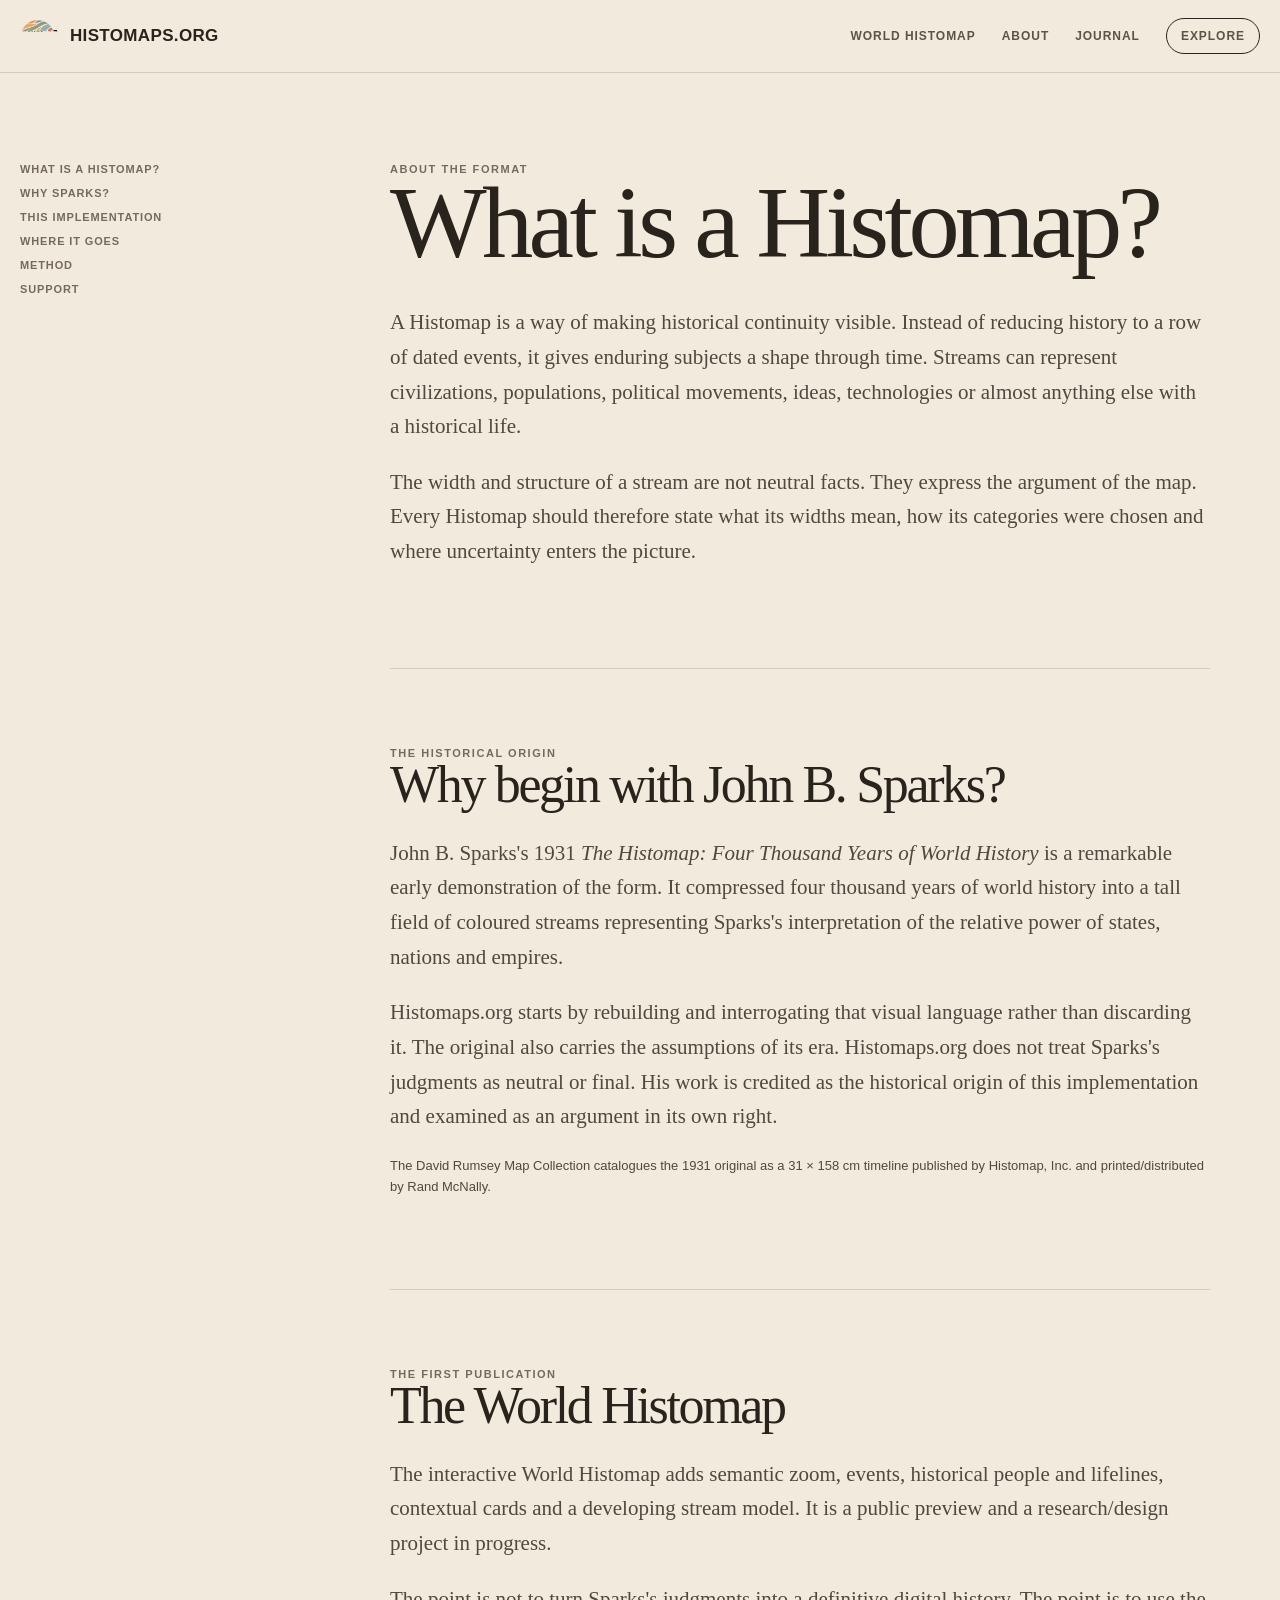
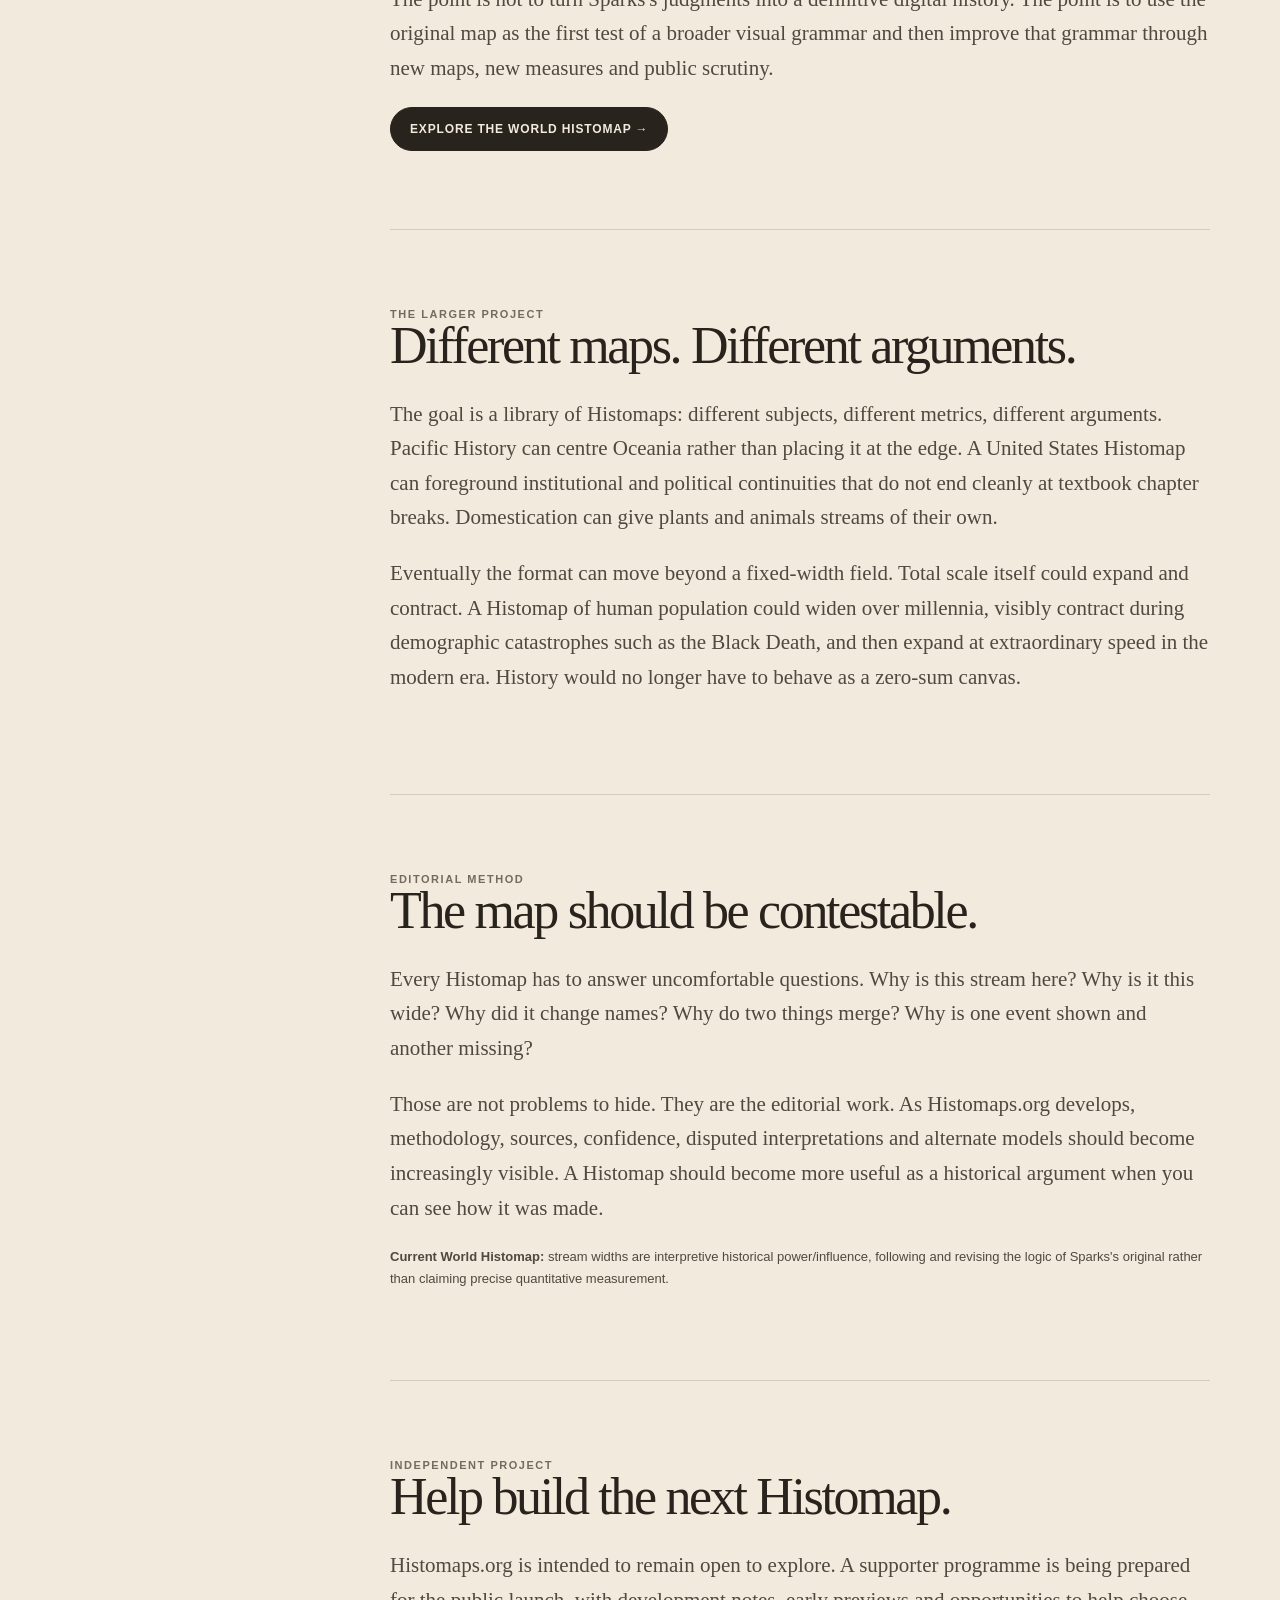
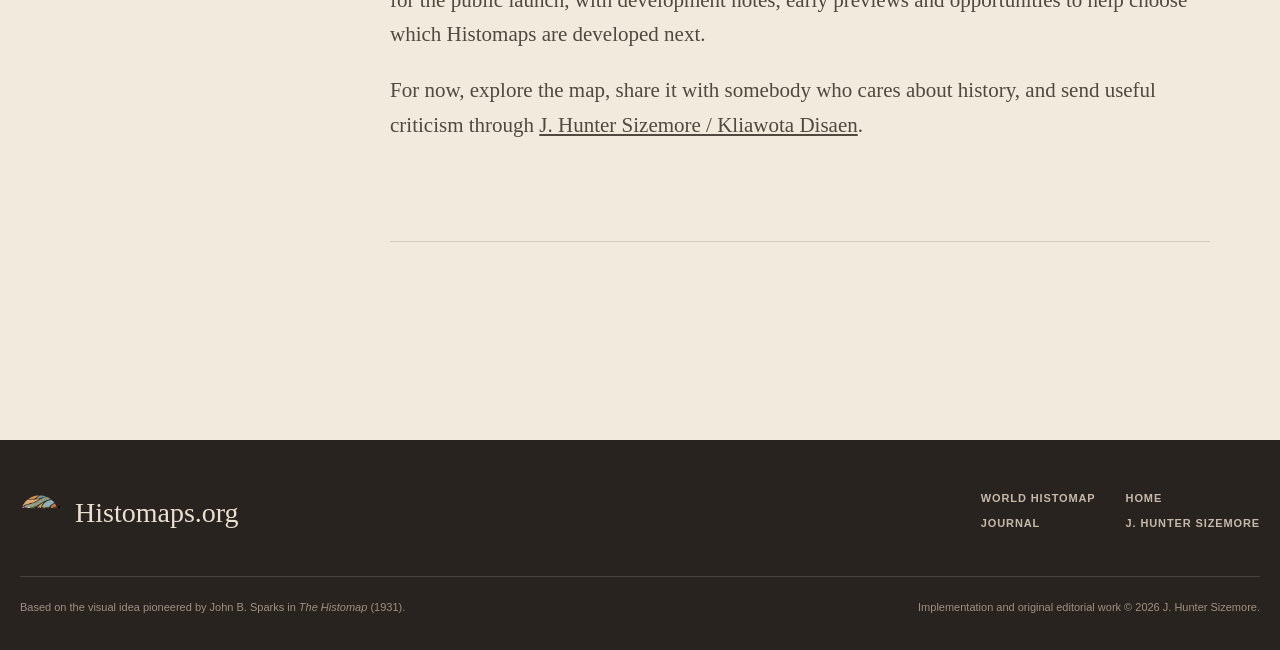
==== about/index.html @ 44cab232 "Add Histomaps.org About and Method page" ====
<!doctype html>
<html lang="en">
<head>
  <meta charset="utf-8">
  <meta name="viewport" content="width=device-width,initial-scale=1">
  <meta name="theme-color" content="#f2eadc">
  <meta name="description" content="What a Histomap is, why Histomaps.org begins with John B. Sparks, and how the visual format makes historical arguments.">
  <link rel="canonical" href="https://histomaps.org/about/">
  <link rel="icon" href="../assets/histomap-logo.svg" type="image/svg+xml">
  <link rel="stylesheet" href="../assets/site.css">
  <title>About & Method — Histomaps.org</title>
</head>
<body>
<header class="site-header">
  <div class="shell nav">
    <a class="brand" href="/"><img src="../assets/histomap-logo.svg" alt=""><span class="brand-name">HISTOMAPS.ORG</span></a>
    <nav class="nav-links" aria-label="Primary navigation"><a href="/world/">World Histomap</a><a href="/about/">About</a><a href="/journal/a-histomap-is-an-argument/">Journal</a><a class="nav-cta" href="/world/">Explore</a></nav>
  </div>
</header>
<main class="shell about-grid">
  <nav class="about-nav" aria-label="On this page"><a href="#what">What is a Histomap?</a><a href="#sparks">Why Sparks?</a><a href="#implementation">This implementation</a><a href="#future">Where it goes</a><a href="#method">Method</a><a href="#support">Support</a></nav>
  <div class="about-copy">
    <section id="what">
      <div class="eyebrow">About the format</div>
      <h1>What is a Histomap?</h1>
      <p>A Histomap is a way of making historical continuity visible. Instead of reducing history to a row of dated events, it gives enduring subjects a shape through time. Streams can represent civilizations, populations, political movements, ideas, technologies or almost anything else with a historical life.</p>
      <p>The width and structure of a stream are not neutral facts. They express the argument of the map. Every Histomap should therefore state what its widths mean, how its categories were chosen and where uncertainty enters the picture.</p>
    </section>

    <section id="sparks">
      <div class="eyebrow">The historical origin</div>
      <h2>Why begin with John B. Sparks?</h2>
      <p>John B. Sparks's 1931 <em>The Histomap: Four Thousand Years of World History</em> is a remarkable early demonstration of the form. It compressed four thousand years of world history into a tall field of coloured streams representing Sparks's interpretation of the relative power of states, nations and empires.</p>
      <p>Histomaps.org starts by rebuilding and interrogating that visual language rather than discarding it. The original also carries the assumptions of its era. Histomaps.org does not treat Sparks's judgments as neutral or final. His work is credited as the historical origin of this implementation and examined as an argument in its own right.</p>
      <p class="small">The David Rumsey Map Collection catalogues the 1931 original as a 31 × 158 cm timeline published by Histomap, Inc. and printed/distributed by Rand McNally.</p>
    </section>

    <section id="implementation">
      <div class="eyebrow">The first publication</div>
      <h2>The World Histomap</h2>
      <p>The interactive World Histomap adds semantic zoom, events, historical people and lifelines, contextual cards and a developing stream model. It is a public preview and a research/design project in progress.</p>
      <p>The point is not to turn Sparks's judgments into a definitive digital history. The point is to use the original map as the first test of a broader visual grammar and then improve that grammar through new maps, new measures and public scrutiny.</p>
      <a class="button primary" href="/world/">Explore the World Histomap →</a>
    </section>

    <section id="future">
      <div class="eyebrow">The larger project</div>
      <h2>Different maps. Different arguments.</h2>
      <p>The goal is a library of Histomaps: different subjects, different metrics, different arguments. Pacific History can centre Oceania rather than placing it at the edge. A United States Histomap can foreground institutional and political continuities that do not end cleanly at textbook chapter breaks. Domestication can give plants and animals streams of their own.</p>
      <p>Eventually the format can move beyond a fixed-width field. Total scale itself could expand and contract. A Histomap of human population could widen over millennia, visibly contract during demographic catastrophes such as the Black Death, and then expand at extraordinary speed in the modern era. History would no longer have to behave as a zero-sum canvas.</p>
    </section>

    <section id="method">
      <div class="eyebrow">Editorial method</div>
      <h2>The map should be contestable.</h2>
      <p>Every Histomap has to answer uncomfortable questions. Why is this stream here? Why is it this wide? Why did it change names? Why do two things merge? Why is one event shown and another missing?</p>
      <p>Those are not problems to hide. They are the editorial work. As Histomaps.org develops, methodology, sources, confidence, disputed interpretations and alternate models should become increasingly visible. A Histomap should become more useful as a historical argument when you can see how it was made.</p>
      <p class="small"><strong>Current World Histomap:</strong> stream widths are interpretive historical power/influence, following and revising the logic of Sparks's original rather than claiming precise quantitative measurement.</p>
    </section>

    <section id="support">
      <div class="eyebrow">Independent project</div>
      <h2>Help build the next Histomap.</h2>
      <p>Histomaps.org is intended to remain open to explore. A supporter programme is being prepared for the public launch, with development notes, early previews and opportunities to help choose which Histomaps are developed next.</p>
      <p>For now, explore the map, share it with somebody who cares about history, and send useful criticism through <a href="https://kliawota.design">J. Hunter Sizemore / Kliawota Disaen</a>.</p>
    </section>
  </div>
</main>
<footer class="site-footer"><div class="shell"><div class="footer-grid"><div class="footer-brand"><img src="../assets/histomap-logo.svg" alt=""><span>Histomaps.org</span></div><nav class="footer-links"><a href="/world/">World Histomap</a><a href="/">Home</a><a href="/journal/a-histomap-is-an-argument/">Journal</a><a href="https://kliawota.design">J. Hunter Sizemore</a></nav></div><div class="footer-meta"><span>Based on the visual idea pioneered by John B. Sparks in <em>The Histomap</em> (1931).</span><span>Implementation and original editorial work © 2026 J. Hunter Sizemore.</span></div></div></footer>
</body>
</html>
---- assets/site.css ----
:root{--paper:#f2eadc;--paper-2:#e8dece;--ink:#29231d;--muted:#766a5f;--line:rgba(48,39,31,.16);--dark:#28231f;--accent:#8b4c3f;--sage:#7e8b70;--gold:#c0954f;--teal:#557e79;--max:1240px}*{box-sizing:border-box}html{scroll-behavior:smooth}body{margin:0;background:var(--paper);color:var(--ink);font-family:Arial,Helvetica,sans-serif;-webkit-font-smoothing:antialiased}a{color:inherit}img{max-width:100%;display:block}.shell{width:min(var(--max),calc(100% - 40px));margin:0 auto}.site-header{position:sticky;top:0;z-index:50;background:rgba(242,234,220,.92);backdrop-filter:blur(16px);border-bottom:1px solid var(--line)}.nav{height:72px;display:flex;align-items:center;justify-content:space-between;gap:24px}.brand{display:flex;align-items:center;gap:12px;text-decoration:none}.brand img{width:38px;height:38px;border-radius:50%}.brand-name{font-weight:800;letter-spacing:.02em;font-size:17px}.nav-links{display:flex;align-items:center;gap:26px;font-size:12px;font-weight:700;letter-spacing:.08em;text-transform:uppercase}.nav-links a{text-decoration:none;color:#5d5349}.nav-links a:hover{color:var(--ink)}.nav-cta{border:1px solid var(--ink);padding:10px 14px;border-radius:999px}.eyebrow{font-size:11px;font-weight:800;letter-spacing:.14em;text-transform:uppercase;color:var(--muted)}.hero{min-height:calc(100vh - 73px);display:grid;grid-template-columns:minmax(0,1.05fr) minmax(420px,.95fr);gap:64px;align-items:center;padding:72px 0 84px}.hero h1,.display{font-family:Georgia,'Times New Roman',serif;font-weight:400;letter-spacing:-.055em;line-height:.92}.hero h1{font-size:clamp(68px,8vw,122px);margin:14px 0 26px;max-width:800px}.hero-copy{font-family:Georgia,'Times New Roman',serif;font-size:clamp(20px,2vw,28px);line-height:1.42;max-width:720px;color:#4f463e}.actions{display:flex;flex-wrap:wrap;gap:12px;margin-top:34px}.button{display:inline-flex;align-items:center;justify-content:center;gap:10px;text-decoration:none;border:1px solid var(--ink);border-radius:999px;padding:14px 19px;font-size:12px;font-weight:800;letter-spacing:.07em;text-transform:uppercase;transition:.18s ease}.button.primary{background:var(--ink);color:var(--paper)}.button:hover{transform:translateY(-2px)}.button.ghost{border-color:var(--line);color:#665b51}.hero-map{position:relative;min-height:620px;border-radius:34px;overflow:hidden;background:#e9dfcf;border:1px solid rgba(45,38,31,.12);box-shadow:0 28px 70px rgba(66,48,34,.14)}.hero-map:after{content:'';position:absolute;inset:0;background:linear-gradient(90deg,rgba(242,234,220,.04),transparent 30%,transparent 70%,rgba(242,234,220,.06)),linear-gradient(180deg,rgba(255,255,255,.12),transparent 35%,rgba(35,28,22,.08));pointer-events:none}.stream{position:absolute;top:-8%;height:116%;border-radius:48% 48% 42% 42%/8% 8% 8% 8%;opacity:.92;transform-origin:50% 0}.s1{left:-9%;width:30%;background:#be7662;clip-path:polygon(7% 0,83% 0,97% 17%,75% 34%,94% 49%,62% 67%,77% 82%,42% 100%,5% 100%,28% 83%,9% 68%,31% 50%,12% 33%,30% 16%)}.s2{left:10%;width:27%;background:#d7ae5a;clip-path:polygon(28% 0,86% 0,65% 16%,95% 31%,68% 48%,86% 64%,56% 81%,78% 100%,16% 100%,37% 82%,10% 65%,35% 48%,15% 30%,49% 16%)}.s3{left:27%;width:31%;background:#749780;clip-path:polygon(12% 0,78% 0,96% 17%,65% 34%,85% 50%,55% 66%,73% 82%,49% 100%,4% 100%,24% 84%,7% 66%,30% 50%,11% 34%,35% 17%)}.s4{left:48%;width:30%;background:#6f8f99;clip-path:polygon(19% 0,91% 0,73% 17%,96% 34%,70% 49%,91% 65%,62% 83%,79% 100%,14% 100%,37% 83%,12% 65%,34% 50%,9% 34%,44% 16%)}.s5{left:68%;width:35%;background:#a95b50;clip-path:polygon(17% 0,78% 0,92% 17%,64% 34%,87% 49%,61% 66%,80% 83%,51% 100%,6% 100%,27% 83%,9% 66%,34% 50%,13% 34%,39% 16%)}.map-label{position:absolute;z-index:2;left:28px;bottom:28px;right:28px;padding:18px 20px;background:rgba(242,234,220,.9);border:1px solid rgba(45,38,31,.12);backdrop-filter:blur(8px);border-radius:18px;display:flex;justify-content:space-between;gap:20px;align-items:end}.map-label strong{font-family:Georgia,'Times New Roman',serif;font-size:24px;font-weight:400}.map-label span{font-size:10px;font-weight:800;letter-spacing:.11em;text-transform:uppercase;color:var(--muted)}.section{padding:108px 0;border-top:1px solid var(--line)}.section-head{display:grid;grid-template-columns:180px 1fr;gap:40px;margin-bottom:58px}.section-head h2{font-family:Georgia,'Times New Roman',serif;font-size:clamp(45px,6vw,78px);line-height:.98;font-weight:400;letter-spacing:-.045em;margin:0;max-width:890px}.lede{font-family:Georgia,'Times New Roman',serif;font-size:24px;line-height:1.55;color:#51483f;max-width:800px}.rules{display:grid;grid-template-columns:repeat(5,1fr);border-top:1px solid var(--line);border-left:1px solid var(--line)}.rule{min-height:265px;padding:24px 22px;border-right:1px solid var(--line);border-bottom:1px solid var(--line)}.rule .num{font-size:10px;font-weight:800;letter-spacing:.12em;color:var(--muted)}.rule h3{font-family:Georgia,'Times New Roman',serif;font-size:27px;font-weight:400;line-height:1.02;margin:56px 0 15px}.rule p{font-size:13px;line-height:1.55;color:#655b52}.feature{display:grid;grid-template-columns:1fr 1fr;gap:64px;align-items:start}.feature-card{background:var(--dark);color:#f5ecdf;border-radius:28px;padding:44px;min-height:460px;display:flex;flex-direction:column;justify-content:space-between}.feature-card .eyebrow{color:#b8aa9b}.feature-card h3{font-family:Georgia,'Times New Roman',serif;font-size:clamp(42px,5vw,68px);line-height:.96;font-weight:400;letter-spacing:-.045em;margin:12px 0}.feature-card p{font-family:Georgia,'Times New Roman',serif;font-size:20px;line-height:1.5;color:#d6cabd;max-width:560px}.feature-text{padding:18px 0}.feature-text p{font-family:Georgia,'Times New Roman',serif;font-size:24px;line-height:1.6;color:#534a42}.future-grid{display:grid;grid-template-columns:repeat(2,1fr);gap:1px;background:var(--line);border:1px solid var(--line)}.future-card{background:var(--paper);padding:34px;min-height:310px;display:flex;flex-direction:column}.future-card .status{font-size:10px;font-weight:800;letter-spacing:.12em;text-transform:uppercase;color:var(--muted)}.future-card h3{font-family:Georgia,'Times New Roman',serif;font-size:42px;line-height:1.02;font-weight:400;letter-spacing:-.04em;margin:auto 0 14px}.future-card p{font-size:14px;line-height:1.6;color:#655b52;max-width:500px}.journal-feature{display:grid;grid-template-columns:.75fr 1.25fr;gap:80px;border-top:1px solid var(--line);padding-top:34px}.journal-feature h3{font-family:Georgia,'Times New Roman',serif;font-size:clamp(48px,6vw,78px);line-height:.98;font-weight:400;letter-spacing:-.05em;margin:0 0 24px}.journal-feature p{font-family:Georgia,'Times New Roman',serif;font-size:21px;line-height:1.6;color:#554c43}.text-link{display:inline-block;margin-top:20px;font-size:11px;font-weight:800;letter-spacing:.1em;text-transform:uppercase;text-decoration:none;border-bottom:1px solid var(--ink);padding-bottom:5px}.support{background:#d9cfbd}.support-wrap{display:grid;grid-template-columns:1fr 1fr;gap:70px;align-items:end}.support h2{font-family:Georgia,'Times New Roman',serif;font-size:clamp(52px,7vw,88px);font-weight:400;line-height:.94;letter-spacing:-.05em;margin:14px 0}.support p{font-family:Georgia,'Times New Roman',serif;font-size:22px;line-height:1.55;color:#554b42}.site-footer{background:var(--dark);color:#e9dfd2;padding:52px 0 34px}.footer-grid{display:grid;grid-template-columns:1fr auto;gap:40px;align-items:start}.footer-brand{display:flex;align-items:center;gap:13px;font-family:Georgia,'Times New Roman',serif;font-size:28px}.footer-brand img{width:42px;height:42px;border-radius:50%}.footer-links{display:grid;grid-template-columns:repeat(2,auto);gap:13px 30px;font-size:11px;font-weight:700;letter-spacing:.08em;text-transform:uppercase}.footer-links a{text-decoration:none;color:#c6b9ab}.footer-meta{border-top:1px solid rgba(255,255,255,.14);margin-top:42px;padding-top:22px;display:flex;justify-content:space-between;gap:30px;color:#9e9184;font-size:11px;line-height:1.5}.article-hero{padding:100px 0 74px;border-bottom:1px solid var(--line)}.article-hero h1{font-family:Georgia,'Times New Roman',serif;font-size:clamp(58px,9vw,118px);line-height:.93;font-weight:400;letter-spacing:-.055em;max-width:1120px;margin:18px 0 32px}.article-standfirst{font-family:Georgia,'Times New Roman',serif;font-size:clamp(21px,2.6vw,31px);line-height:1.48;max-width:820px;color:#51483f}.article-layout{display:grid;grid-template-columns:220px minmax(0,760px) 1fr;gap:60px;padding:82px 0 120px}.article-aside{font-size:11px;line-height:1.6;color:var(--muted);position:sticky;top:110px;align-self:start}.article-body{font-family:Georgia,'Times New Roman',serif;font-size:20px;line-height:1.75}.article-body h2{font-size:42px;line-height:1.08;font-weight:400;letter-spacing:-.035em;margin:74px 0 24px}.article-body p{margin:0 0 25px}.article-body strong{font-weight:700}.article-body ul{padding-left:22px}.article-body li{margin:9px 0}.article-body blockquote{font-size:32px;line-height:1.35;margin:54px -70px;padding:0 0 0 28px;border-left:2px solid var(--ink)}.article-body .reference{font-family:Arial,Helvetica,sans-serif;font-size:12px;line-height:1.6;color:var(--muted);border-top:1px solid var(--line);padding-top:20px;margin-top:68px}.about-grid{display:grid;grid-template-columns:280px 1fr;gap:90px;padding:90px 0 120px}.about-nav{position:sticky;top:112px;align-self:start;display:grid;gap:12px;font-size:11px;font-weight:800;letter-spacing:.08em;text-transform:uppercase}.about-nav a{text-decoration:none;color:var(--muted)}.about-copy{max-width:820px}.about-copy section{padding:0 0 78px;margin:0 0 78px;border-bottom:1px solid var(--line)}.about-copy h1,.about-copy h2{font-family:Georgia,'Times New Roman',serif;font-weight:400;letter-spacing:-.045em}.about-copy h1{font-size:clamp(62px,8vw,104px);line-height:.93;margin:0 0 35px}.about-copy h2{font-size:52px;line-height:1;margin:0 0 25px}.about-copy p{font-family:Georgia,'Times New Roman',serif;font-size:21px;line-height:1.65;color:#51483f}.about-copy .small{font-family:Arial,Helvetica,sans-serif;font-size:13px;line-height:1.65}.error-page{min-height:100vh;display:grid;place-items:center;text-align:center;padding:40px}.error-page h1{font-family:Georgia,'Times New Roman',serif;font-size:90px;font-weight:400;letter-spacing:-.06em;margin:0}.error-page p{font-family:Georgia,'Times New Roman',serif;font-size:22px;color:var(--muted)}@media(max-width:1000px){.hero{grid-template-columns:1fr;min-height:auto}.hero-map{min-height:520px}.rules{grid-template-columns:repeat(2,1fr)}.feature,.support-wrap{grid-template-columns:1fr}.journal-feature{grid-template-columns:1fr;gap:28px}.article-layout{grid-template-columns:1fr}.article-aside{position:static}.article-layout>:last-child{display:none}.article-body blockquote{margin:45px 0}.about-grid{grid-template-columns:1fr}.about-nav{position:static;display:flex;flex-wrap:wrap}.section-head{grid-template-columns:1fr;gap:18px}}@media(max-width:720px){.shell{width:min(var(--max),calc(100% - 28px))}.nav{height:64px}.brand-name{font-size:15px}.brand img{width:33px;height:33px}.nav-links a:not(.nav-cta){display:none}.hero{padding:56px 0 68px;gap:44px}.hero h1{font-size:clamp(58px,17vw,88px)}.hero-copy{font-size:20px}.hero-map{min-height:430px;border-radius:22px}.map-label{left:16px;right:16px;bottom:16px;padding:14px;display:block}.map-label span{display:block;margin-top:7px}.section{padding:76px 0}.section-head h2{font-size:48px}.rules{grid-template-columns:1fr}.rule{min-height:220px}.rule h3{margin-top:34px}.future-grid{grid-template-columns:1fr}.future-card{min-height:250px;padding:27px}.journal-feature h3{font-size:50px}.support h2{font-size:58px}.footer-grid{grid-template-columns:1fr}.footer-meta{display:block}.footer-meta>*+*{margin-top:14px}.article-hero{padding:65px 0 55px}.article-hero h1{font-size:58px}.article-standfirst{font-size:21px}.article-layout{padding:54px 0 80px}.article-body{font-size:19px}.article-body h2{font-size:36px;margin-top:58px}.about-grid{padding:60px 0 80px;gap:50px}.about-copy h1{font-size:62px}.about-copy h2{font-size:42px}.about-copy p{font-size:19px}}
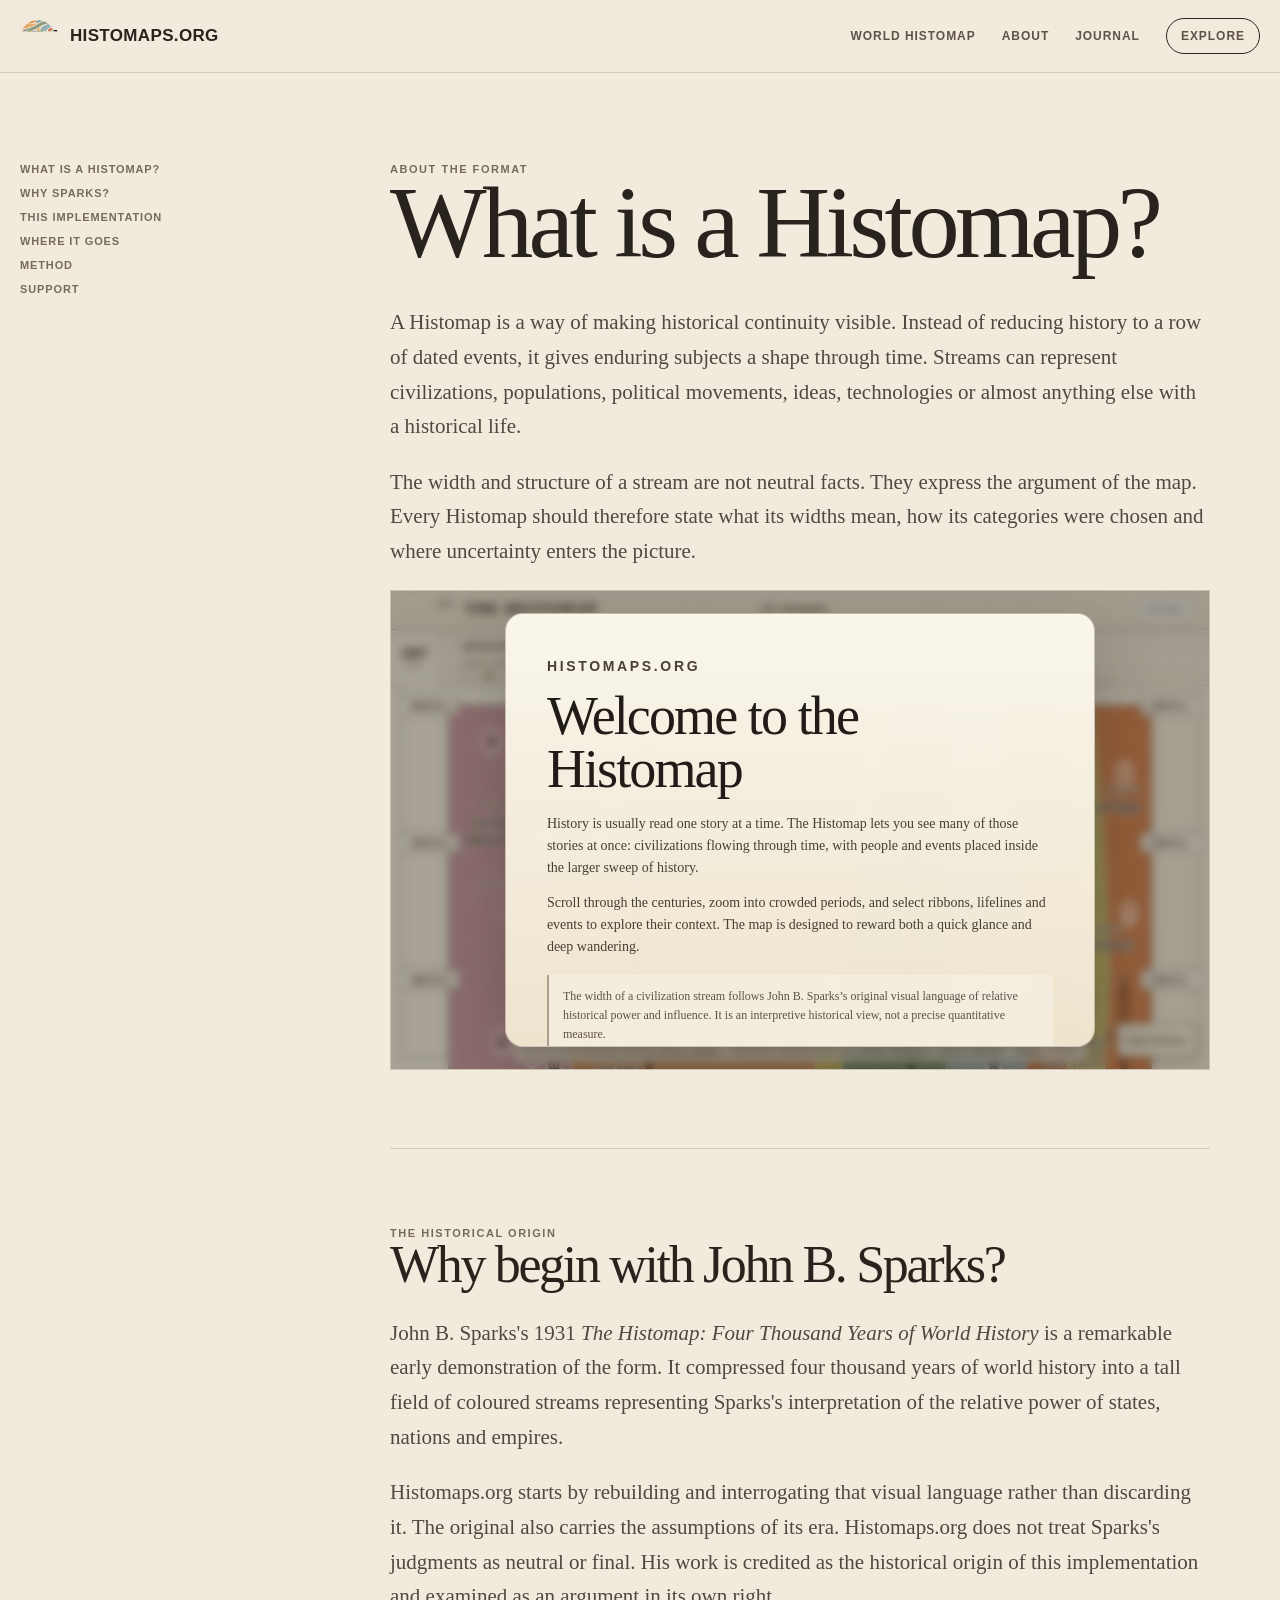
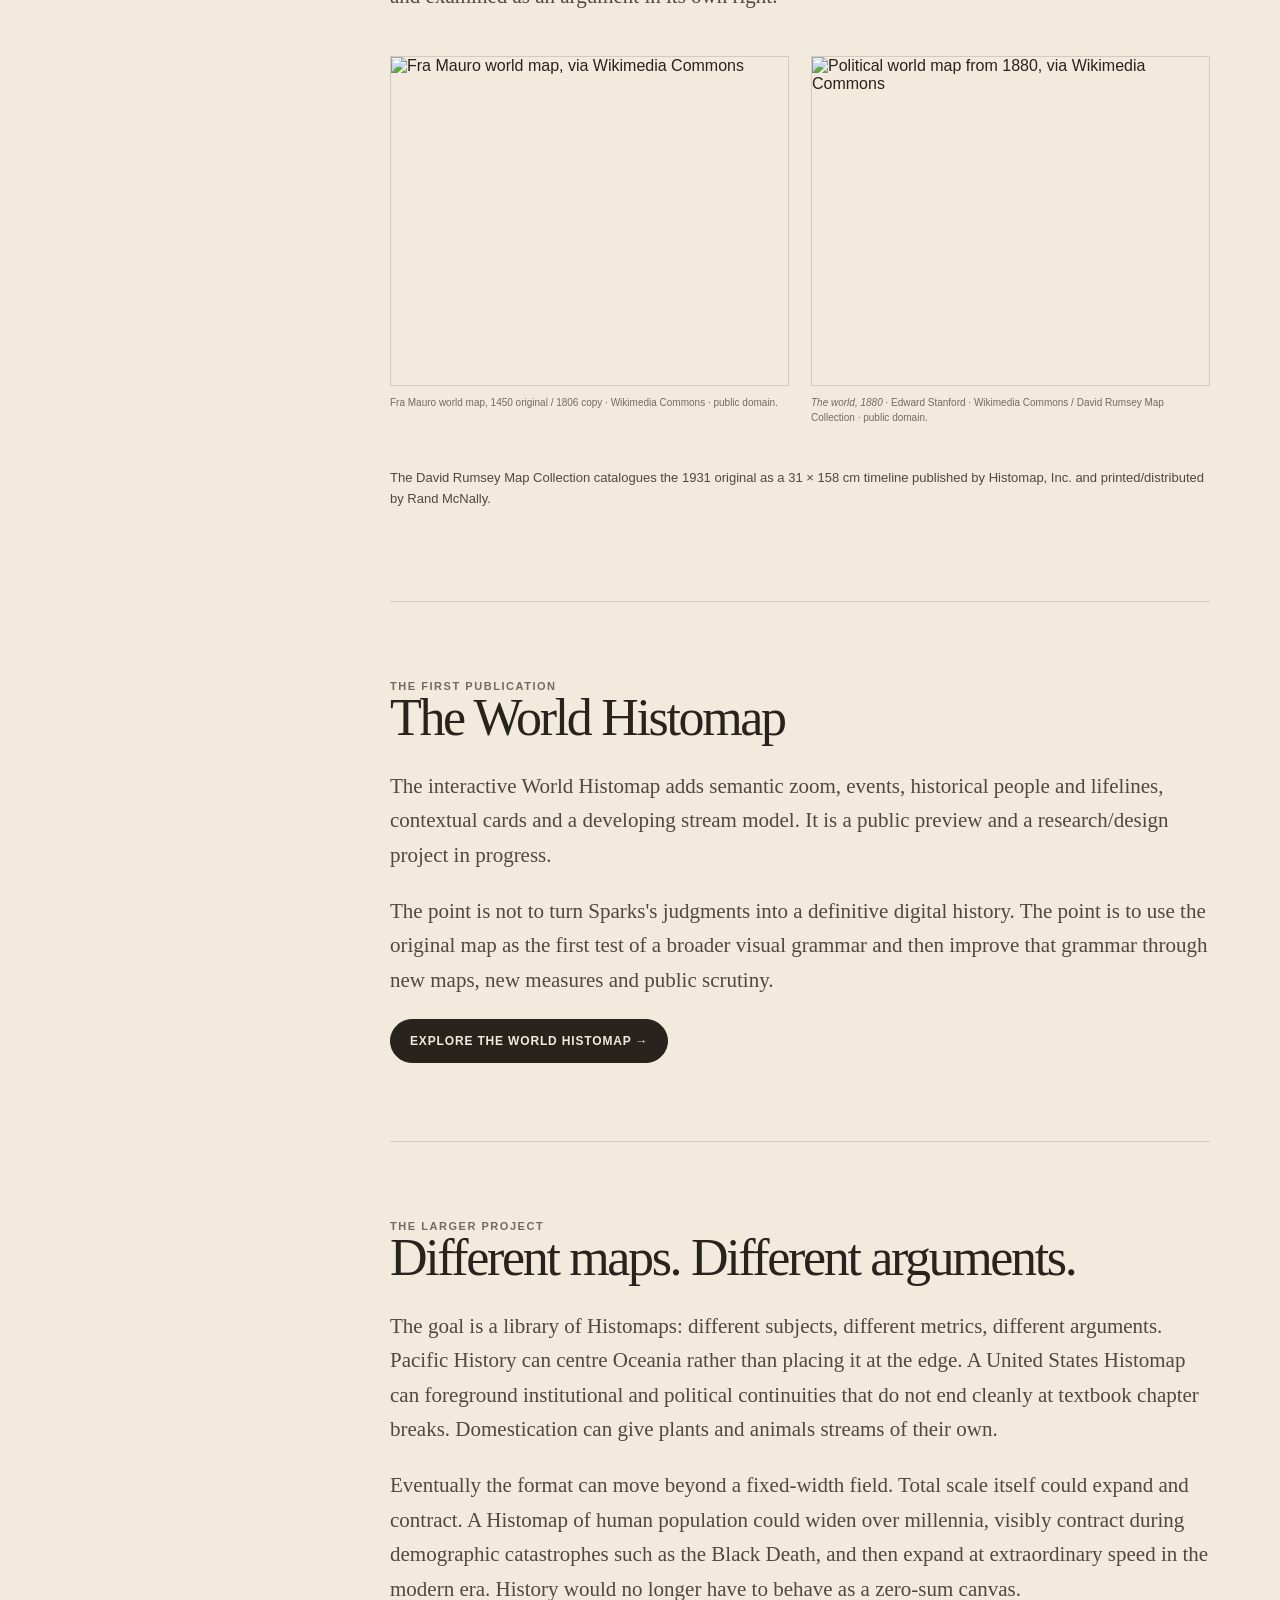
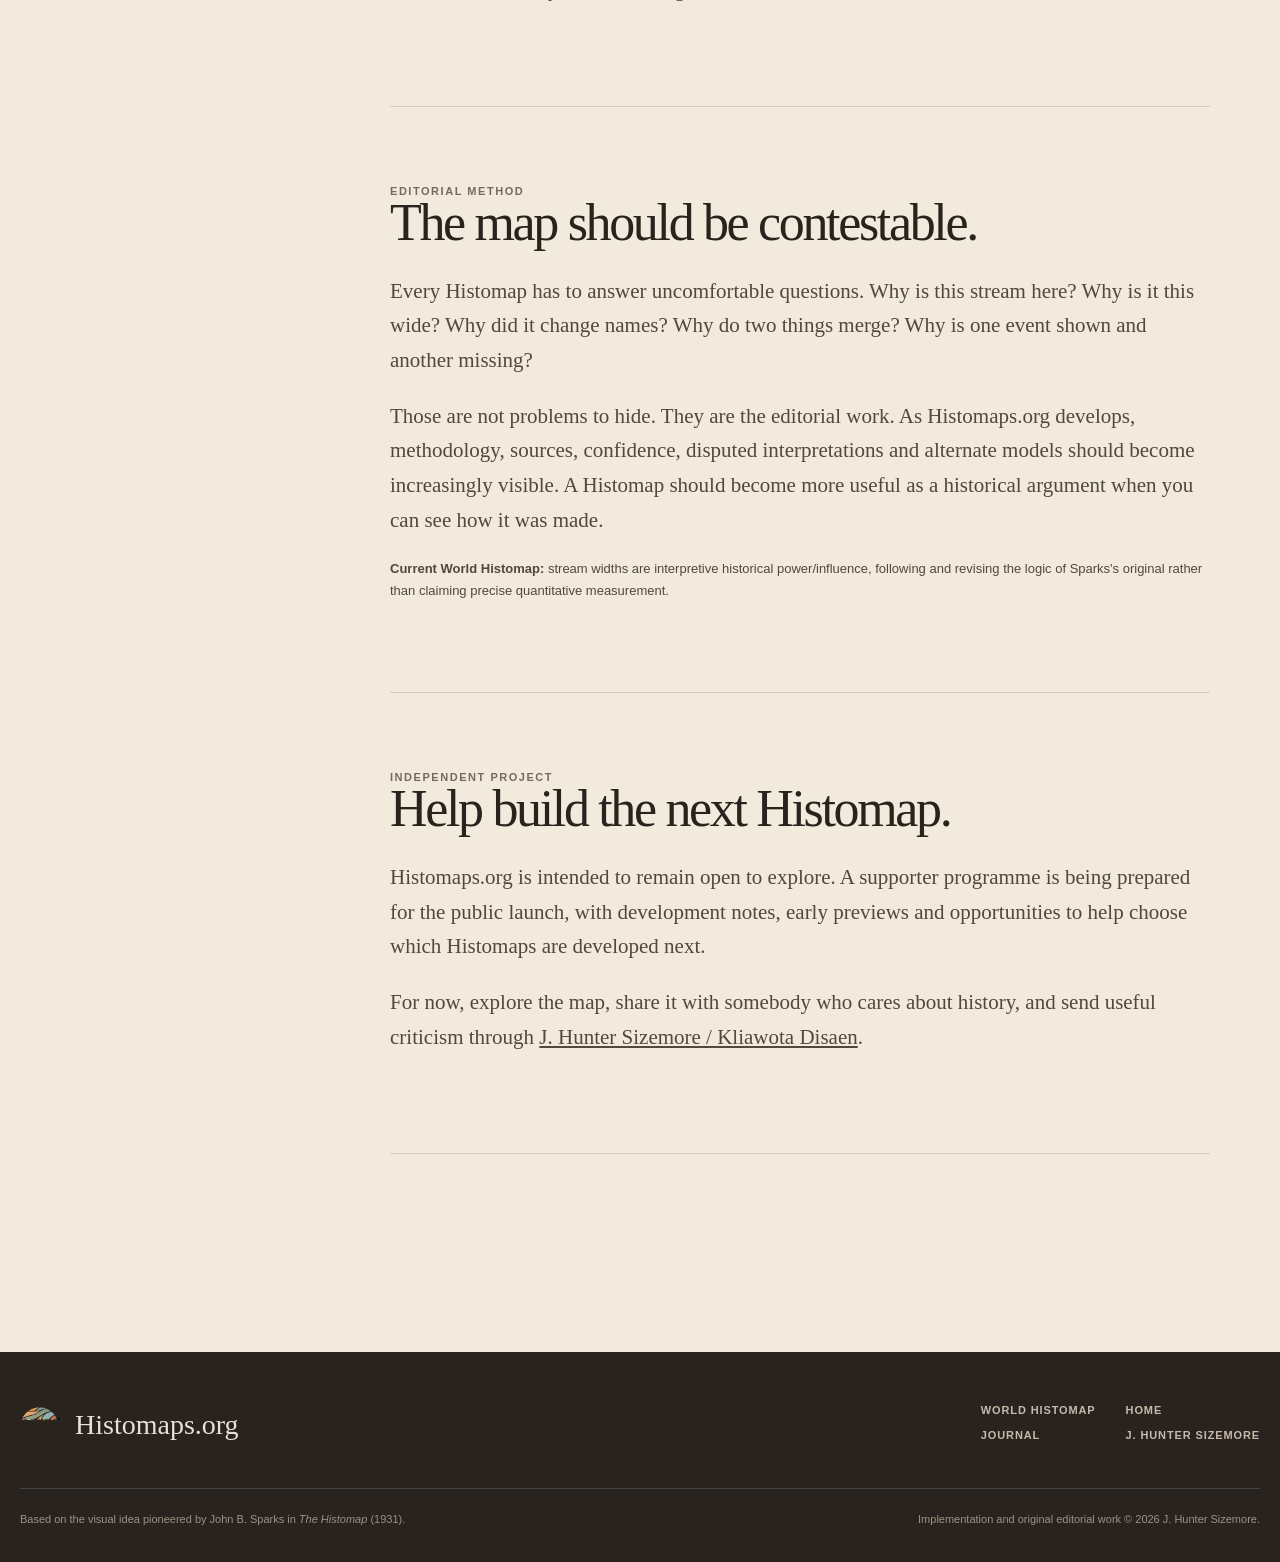
==== commit 8af996af: "Add historical imagery and live map preview to About" ====
--- a/about/index.html
+++ b/about/index.html
@@ -8,13 +8,14 @@
   <link rel="canonical" href="https://histomaps.org/about/">
   <link rel="icon" href="../assets/histomap-logo.svg" type="image/svg+xml">
   <link rel="stylesheet" href="../assets/site.css">
+  <link rel="stylesheet" href="../assets/visual-pass.css">
   <title>About & Method — Histomaps.org</title>
 </head>
 <body>
 <header class="site-header">
   <div class="shell nav">
     <a class="brand" href="/"><img src="../assets/histomap-logo.svg" alt=""><span class="brand-name">HISTOMAPS.ORG</span></a>
-    <nav class="nav-links" aria-label="Primary navigation"><a href="/world/">World Histomap</a><a href="/about/">About</a><a href="/journal/a-histomap-is-an-argument/">Journal</a><a class="nav-cta" href="/world/">Explore</a></nav>
+    <nav class="nav-links" aria-label="Primary navigation"><a href="/world/">World Histomap</a><a href="/about/">About</a><a href="/journal/">Journal</a><a class="nav-cta" href="/world/">Explore</a></nav>
   </div>
 </header>
 <main class="shell about-grid">
@@ -25,6 +26,7 @@
       <h1>What is a Histomap?</h1>
       <p>A Histomap is a way of making historical continuity visible. Instead of reducing history to a row of dated events, it gives enduring subjects a shape through time. Streams can represent civilizations, populations, political movements, ideas, technologies or almost anything else with a historical life.</p>
       <p>The width and structure of a stream are not neutral facts. They express the argument of the map. Every Histomap should therefore state what its widths mean, how its categories were chosen and where uncertainty enters the picture.</p>
+      <div class="article-live-map"><iframe src="/world/" title="Live visual preview of the World Histomap" tabindex="-1" aria-hidden="true"></iframe></div>
     </section>
 
     <section id="sparks">
@@ -32,6 +34,10 @@
       <h2>Why begin with John B. Sparks?</h2>
       <p>John B. Sparks's 1931 <em>The Histomap: Four Thousand Years of World History</em> is a remarkable early demonstration of the form. It compressed four thousand years of world history into a tall field of coloured streams representing Sparks's interpretation of the relative power of states, nations and empires.</p>
       <p>Histomaps.org starts by rebuilding and interrogating that visual language rather than discarding it. The original also carries the assumptions of its era. Histomaps.org does not treat Sparks's judgments as neutral or final. His work is credited as the historical origin of this implementation and examined as an argument in its own right.</p>
+      <div class="commons-grid">
+        <figure><img src="https://commons.wikimedia.org/wiki/Special:Redirect/file/Fra%20Mauro%20World%20Map%2C%20c.1450%20%281806%20copy%29.jpg" alt="Fra Mauro world map, via Wikimedia Commons"><figcaption>Fra Mauro world map, 1450 original / 1806 copy · Wikimedia Commons · public domain.</figcaption></figure>
+        <figure><img src="https://commons.wikimedia.org/wiki/Special:Redirect/file/The_world%2C_1880.jpg" alt="Political world map from 1880, via Wikimedia Commons"><figcaption><em>The world, 1880</em> · Edward Stanford · Wikimedia Commons / David Rumsey Map Collection · public domain.</figcaption></figure>
+      </div>
       <p class="small">The David Rumsey Map Collection catalogues the 1931 original as a 31 × 158 cm timeline published by Histomap, Inc. and printed/distributed by Rand McNally.</p>
     </section>
 
@@ -66,6 +72,6 @@
     </section>
   </div>
 </main>
-<footer class="site-footer"><div class="shell"><div class="footer-grid"><div class="footer-brand"><img src="../assets/histomap-logo.svg" alt=""><span>Histomaps.org</span></div><nav class="footer-links"><a href="/world/">World Histomap</a><a href="/">Home</a><a href="/journal/a-histomap-is-an-argument/">Journal</a><a href="https://kliawota.design">J. Hunter Sizemore</a></nav></div><div class="footer-meta"><span>Based on the visual idea pioneered by John B. Sparks in <em>The Histomap</em> (1931).</span><span>Implementation and original editorial work © 2026 J. Hunter Sizemore.</span></div></div></footer>
+<footer class="site-footer"><div class="shell"><div class="footer-grid"><div class="footer-brand"><img src="../assets/histomap-logo.svg" alt=""><span>Histomaps.org</span></div><nav class="footer-links"><a href="/world/">World Histomap</a><a href="/">Home</a><a href="/journal/">Journal</a><a href="https://kliawota.design">J. Hunter Sizemore</a></nav></div><div class="footer-meta"><span>Based on the visual idea pioneered by John B. Sparks in <em>The Histomap</em> (1931).</span><span>Implementation and original editorial work © 2026 J. Hunter Sizemore.</span></div></div></footer>
 </body>
-</html>
+</html>
--- a/assets/visual-pass.css
+++ b/assets/visual-pass.css
@@ -0,0 +1 @@
+.hero-live-map{position:relative;min-height:620px;border-radius:34px;overflow:hidden;background:#e9dfcf;border:1px solid rgba(45,38,31,.12);box-shadow:0 28px 70px rgba(66,48,34,.14)}.hero-live-map iframe{position:absolute;inset:0;width:100%;height:100%;border:0;pointer-events:none;transform:scale(1.02);transform-origin:center;background:#e9dfcf}.hero-live-map:after{content:'';position:absolute;inset:0;pointer-events:none;background:linear-gradient(180deg,rgba(242,234,220,.02),transparent 55%,rgba(35,28,22,.16))}.hero-live-map .map-label{z-index:2}.visual-band{display:grid;grid-template-columns:1.25fr .75fr;gap:28px;align-items:stretch;margin-top:54px}.visual-figure{position:relative;margin:0;border:1px solid var(--line);background:#ddd0bd;overflow:hidden;min-height:440px}.visual-figure img{width:100%;height:100%;min-height:440px;object-fit:cover;filter:saturate(.86) contrast(.96)}.visual-figure figcaption{position:absolute;left:18px;right:18px;bottom:18px;padding:13px 15px;background:rgba(242,234,220,.92);backdrop-filter:blur(10px);font-size:11px;line-height:1.5;color:#5c5147;border:1px solid rgba(48,39,31,.14)}.visual-copy{border:1px solid var(--line);padding:34px;display:flex;flex-direction:column;justify-content:flex-end;background:#e9dfcf}.visual-copy h3{font-family:Georgia,'Times New Roman',serif;font-size:42px;line-height:1.02;font-weight:400;letter-spacing:-.04em;margin:14px 0}.visual-copy p{font-family:Georgia,'Times New Roman',serif;font-size:19px;line-height:1.55;color:#554b42}.article-visual{margin:42px 0 54px}.article-visual img{width:100%;max-height:520px;object-fit:cover;border:1px solid var(--line)}.article-visual figcaption{font-family:Arial,Helvetica,sans-serif;font-size:11px;line-height:1.55;color:var(--muted);margin-top:10px}.article-live-map{position:relative;height:480px;border:1px solid var(--line);overflow:hidden;background:#e9dfcf}.article-live-map iframe{position:absolute;inset:0;width:100%;height:100%;border:0;pointer-events:none}.commons-grid{display:grid;grid-template-columns:1fr 1fr;gap:22px;margin:42px 0}.commons-grid figure{margin:0}.commons-grid img{width:100%;height:330px;object-fit:cover;border:1px solid var(--line)}.commons-grid figcaption{font-family:Arial,Helvetica,sans-serif;font-size:10px;line-height:1.5;color:var(--muted);margin-top:9px}@media(max-width:900px){.visual-band,.commons-grid{grid-template-columns:1fr}.hero-live-map{min-height:520px}.visual-figure,.visual-figure img{min-height:340px}.article-live-map{height:380px}}@media(max-width:720px){.hero-live-map{min-height:430px}.visual-copy h3{font-size:34px}.article-live-map{height:300px}.commons-grid img{height:260px}}
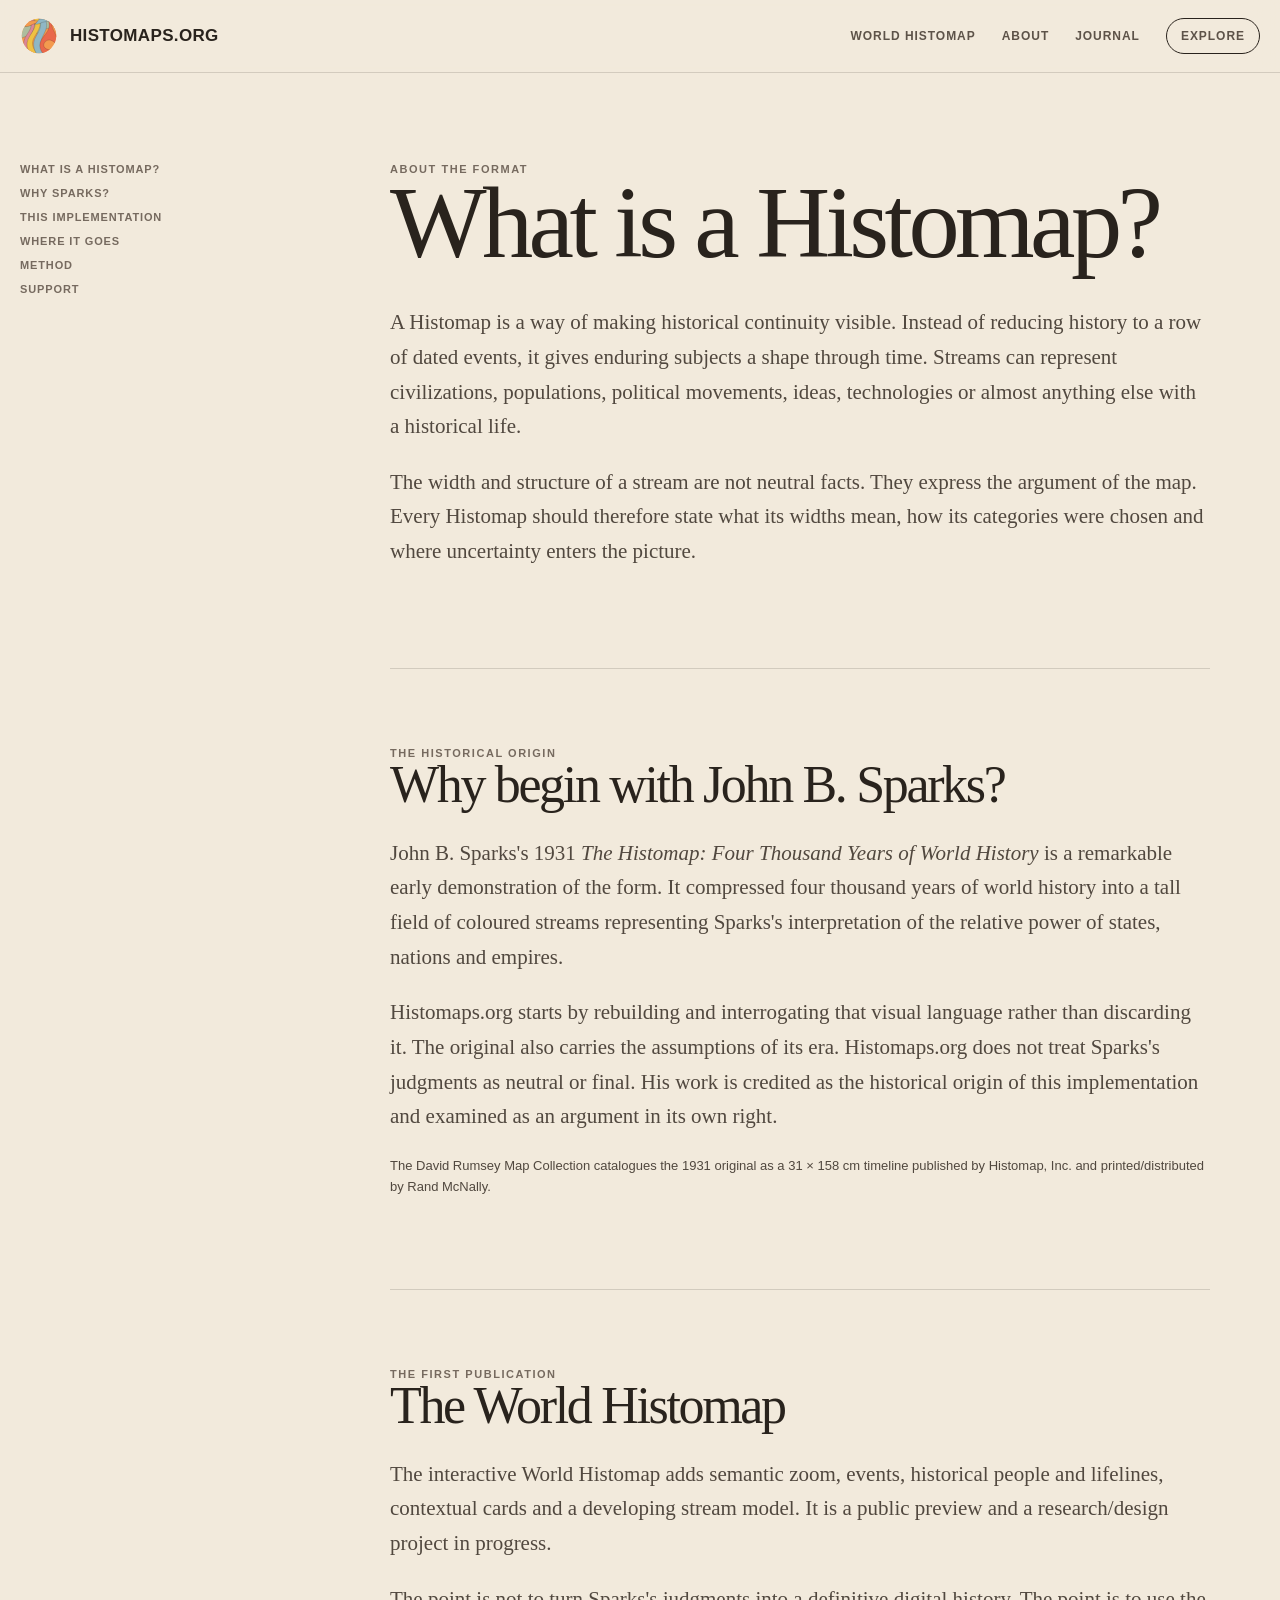
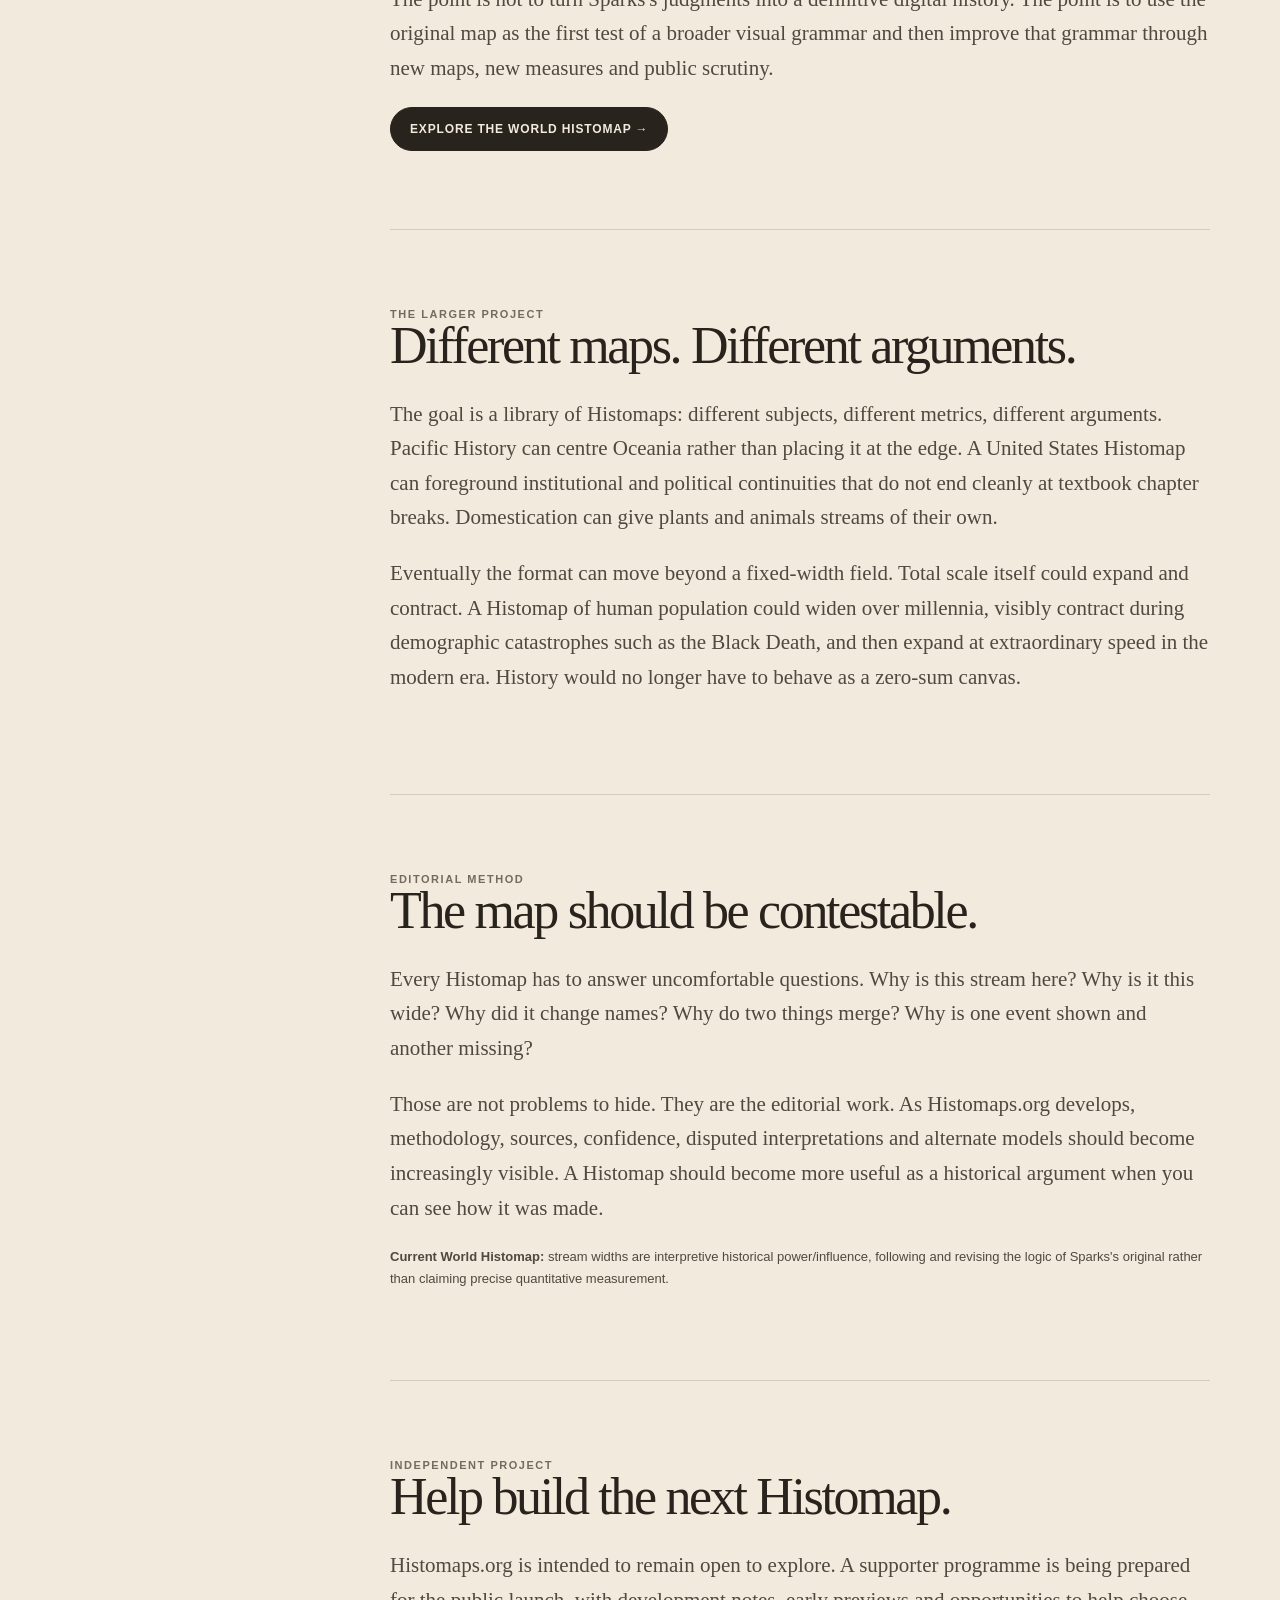
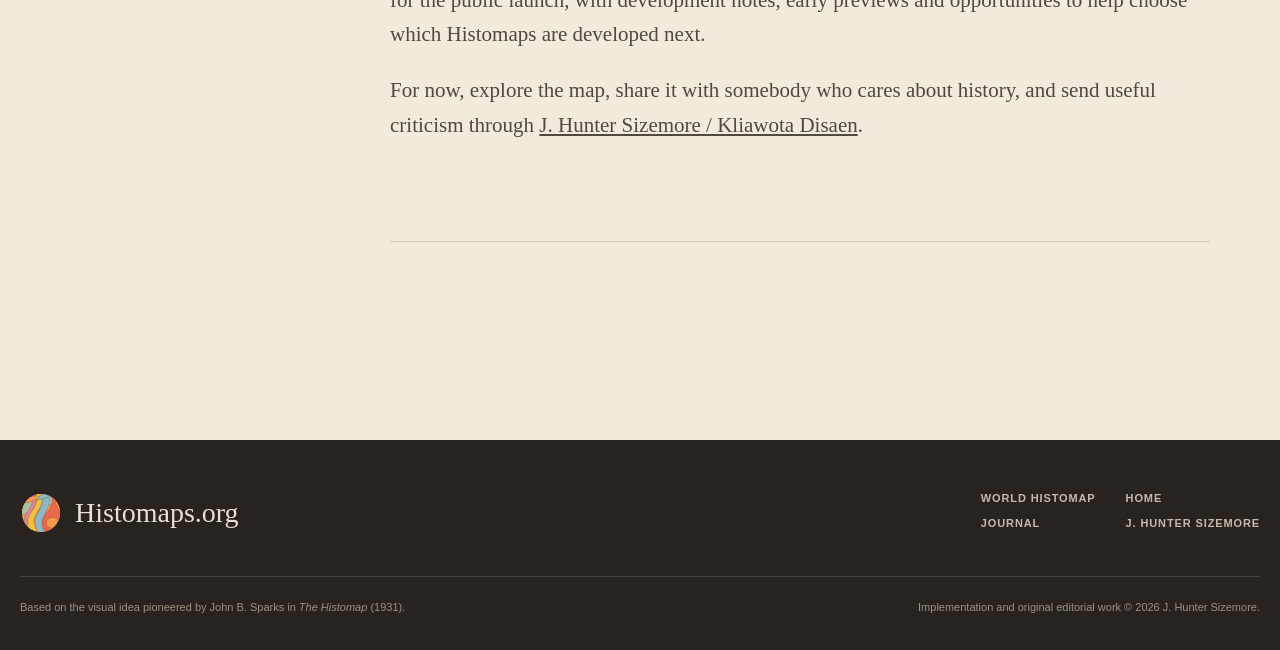
==== commit e136562a: "Apply queued Histomaps editorial visual pass" ====
--- a/about/index.html
+++ b/about/index.html
@@ -1,77 +1,17 @@
 <!doctype html>
 <html lang="en">
 <head>
-  <meta charset="utf-8">
-  <meta name="viewport" content="width=device-width,initial-scale=1">
-  <meta name="theme-color" content="#f2eadc">
-  <meta name="description" content="What a Histomap is, why Histomaps.org begins with John B. Sparks, and how the visual format makes historical arguments.">
-  <link rel="canonical" href="https://histomaps.org/about/">
-  <link rel="icon" href="../assets/histomap-logo.svg" type="image/svg+xml">
-  <link rel="stylesheet" href="../assets/site.css">
-  <link rel="stylesheet" href="../assets/visual-pass.css">
-  <title>About & Method — Histomaps.org</title>
+  <meta charset="utf-8"><meta name="viewport" content="width=device-width,initial-scale=1"><meta name="theme-color" content="#f2eadc"><meta name="description" content="What a Histomap is, why Histomaps.org begins with John B. Sparks, and how the visual format makes historical arguments."><link rel="canonical" href="https://histomaps.org/about/"><link rel="icon" href="../assets/favicon.svg?v=363" type="image/svg+xml"><link rel="stylesheet" href="../assets/site.css"><link rel="stylesheet" href="../assets/visual-pass.css"><link rel="stylesheet" href="../assets/editorial-pass.css"><title>About & Method — Histomaps.org</title>
 </head>
 <body>
-<header class="site-header">
-  <div class="shell nav">
-    <a class="brand" href="/"><img src="../assets/histomap-logo.svg" alt=""><span class="brand-name">HISTOMAPS.ORG</span></a>
-    <nav class="nav-links" aria-label="Primary navigation"><a href="/world/">World Histomap</a><a href="/about/">About</a><a href="/journal/">Journal</a><a class="nav-cta" href="/world/">Explore</a></nav>
-  </div>
-</header>
-<main class="shell about-grid">
-  <nav class="about-nav" aria-label="On this page"><a href="#what">What is a Histomap?</a><a href="#sparks">Why Sparks?</a><a href="#implementation">This implementation</a><a href="#future">Where it goes</a><a href="#method">Method</a><a href="#support">Support</a></nav>
-  <div class="about-copy">
-    <section id="what">
-      <div class="eyebrow">About the format</div>
-      <h1>What is a Histomap?</h1>
-      <p>A Histomap is a way of making historical continuity visible. Instead of reducing history to a row of dated events, it gives enduring subjects a shape through time. Streams can represent civilizations, populations, political movements, ideas, technologies or almost anything else with a historical life.</p>
-      <p>The width and structure of a stream are not neutral facts. They express the argument of the map. Every Histomap should therefore state what its widths mean, how its categories were chosen and where uncertainty enters the picture.</p>
-      <div class="article-live-map"><iframe src="/world/" title="Live visual preview of the World Histomap" tabindex="-1" aria-hidden="true"></iframe></div>
-    </section>
-
-    <section id="sparks">
-      <div class="eyebrow">The historical origin</div>
-      <h2>Why begin with John B. Sparks?</h2>
-      <p>John B. Sparks's 1931 <em>The Histomap: Four Thousand Years of World History</em> is a remarkable early demonstration of the form. It compressed four thousand years of world history into a tall field of coloured streams representing Sparks's interpretation of the relative power of states, nations and empires.</p>
-      <p>Histomaps.org starts by rebuilding and interrogating that visual language rather than discarding it. The original also carries the assumptions of its era. Histomaps.org does not treat Sparks's judgments as neutral or final. His work is credited as the historical origin of this implementation and examined as an argument in its own right.</p>
-      <div class="commons-grid">
-        <figure><img src="https://commons.wikimedia.org/wiki/Special:Redirect/file/Fra%20Mauro%20World%20Map%2C%20c.1450%20%281806%20copy%29.jpg" alt="Fra Mauro world map, via Wikimedia Commons"><figcaption>Fra Mauro world map, 1450 original / 1806 copy · Wikimedia Commons · public domain.</figcaption></figure>
-        <figure><img src="https://commons.wikimedia.org/wiki/Special:Redirect/file/The_world%2C_1880.jpg" alt="Political world map from 1880, via Wikimedia Commons"><figcaption><em>The world, 1880</em> · Edward Stanford · Wikimedia Commons / David Rumsey Map Collection · public domain.</figcaption></figure>
-      </div>
-      <p class="small">The David Rumsey Map Collection catalogues the 1931 original as a 31 × 158 cm timeline published by Histomap, Inc. and printed/distributed by Rand McNally.</p>
-    </section>
-
-    <section id="implementation">
-      <div class="eyebrow">The first publication</div>
-      <h2>The World Histomap</h2>
-      <p>The interactive World Histomap adds semantic zoom, events, historical people and lifelines, contextual cards and a developing stream model. It is a public preview and a research/design project in progress.</p>
-      <p>The point is not to turn Sparks's judgments into a definitive digital history. The point is to use the original map as the first test of a broader visual grammar and then improve that grammar through new maps, new measures and public scrutiny.</p>
-      <a class="button primary" href="/world/">Explore the World Histomap →</a>
-    </section>
-
-    <section id="future">
-      <div class="eyebrow">The larger project</div>
-      <h2>Different maps. Different arguments.</h2>
-      <p>The goal is a library of Histomaps: different subjects, different metrics, different arguments. Pacific History can centre Oceania rather than placing it at the edge. A United States Histomap can foreground institutional and political continuities that do not end cleanly at textbook chapter breaks. Domestication can give plants and animals streams of their own.</p>
-      <p>Eventually the format can move beyond a fixed-width field. Total scale itself could expand and contract. A Histomap of human population could widen over millennia, visibly contract during demographic catastrophes such as the Black Death, and then expand at extraordinary speed in the modern era. History would no longer have to behave as a zero-sum canvas.</p>
-    </section>
-
-    <section id="method">
-      <div class="eyebrow">Editorial method</div>
-      <h2>The map should be contestable.</h2>
-      <p>Every Histomap has to answer uncomfortable questions. Why is this stream here? Why is it this wide? Why did it change names? Why do two things merge? Why is one event shown and another missing?</p>
-      <p>Those are not problems to hide. They are the editorial work. As Histomaps.org develops, methodology, sources, confidence, disputed interpretations and alternate models should become increasingly visible. A Histomap should become more useful as a historical argument when you can see how it was made.</p>
-      <p class="small"><strong>Current World Histomap:</strong> stream widths are interpretive historical power/influence, following and revising the logic of Sparks's original rather than claiming precise quantitative measurement.</p>
-    </section>
-
-    <section id="support">
-      <div class="eyebrow">Independent project</div>
-      <h2>Help build the next Histomap.</h2>
-      <p>Histomaps.org is intended to remain open to explore. A supporter programme is being prepared for the public launch, with development notes, early previews and opportunities to help choose which Histomaps are developed next.</p>
-      <p>For now, explore the map, share it with somebody who cares about history, and send useful criticism through <a href="https://kliawota.design">J. Hunter Sizemore / Kliawota Disaen</a>.</p>
-    </section>
-  </div>
-</main>
-<footer class="site-footer"><div class="shell"><div class="footer-grid"><div class="footer-brand"><img src="../assets/histomap-logo.svg" alt=""><span>Histomaps.org</span></div><nav class="footer-links"><a href="/world/">World Histomap</a><a href="/">Home</a><a href="/journal/">Journal</a><a href="https://kliawota.design">J. Hunter Sizemore</a></nav></div><div class="footer-meta"><span>Based on the visual idea pioneered by John B. Sparks in <em>The Histomap</em> (1931).</span><span>Implementation and original editorial work © 2026 J. Hunter Sizemore.</span></div></div></footer>
-</body>
-</html>+<header class="site-header"><div class="shell nav"><a class="brand" href="/"><img src="../assets/histomap-logo.svg?v=363" alt=""><span class="brand-name">HISTOMAPS.ORG</span></a><nav class="nav-links" aria-label="Primary navigation"><a href="/world/">World Histomap</a><a href="/about/">About</a><a href="/journal/">Journal</a><a class="nav-cta" href="/world/">Explore</a></nav></div></header>
+<main class="shell about-grid"><nav class="about-nav" aria-label="On this page"><a href="#what">What is a Histomap?</a><a href="#sparks">Why Sparks?</a><a href="#implementation">This implementation</a><a href="#future">Where it goes</a><a href="#method">Method</a><a href="#support">Support</a></nav><div class="about-copy">
+<section id="what"><div class="eyebrow">About the format</div><h1>What is a Histomap?</h1><p>A Histomap is a way of making historical continuity visible. Instead of reducing history to a row of dated events, it gives enduring subjects a shape through time. Streams can represent civilizations, populations, political movements, ideas, technologies or almost anything else with a historical life.</p><p>The width and structure of a stream are not neutral facts. They express the argument of the map. Every Histomap should therefore state what its widths mean, how its categories were chosen and where uncertainty enters the picture.</p></section>
+<section id="sparks"><div class="eyebrow">The historical origin</div><h2>Why begin with John B. Sparks?</h2><p>John B. Sparks's 1931 <em>The Histomap: Four Thousand Years of World History</em> is a remarkable early demonstration of the form. It compressed four thousand years of world history into a tall field of coloured streams representing Sparks's interpretation of the relative power of states, nations and empires.</p><p>Histomaps.org starts by rebuilding and interrogating that visual language rather than discarding it. The original also carries the assumptions of its era. Histomaps.org does not treat Sparks's judgments as neutral or final. His work is credited as the historical origin of this implementation and examined as an argument in its own right.</p><p class="small">The David Rumsey Map Collection catalogues the 1931 original as a 31 × 158 cm timeline published by Histomap, Inc. and printed/distributed by Rand McNally.</p></section>
+<section id="implementation"><div class="eyebrow">The first publication</div><h2>The World Histomap</h2><p>The interactive World Histomap adds semantic zoom, events, historical people and lifelines, contextual cards and a developing stream model. It is a public preview and a research/design project in progress.</p><p>The point is not to turn Sparks's judgments into a definitive digital history. The point is to use the original map as the first test of a broader visual grammar and then improve that grammar through new maps, new measures and public scrutiny.</p><a class="button primary" href="/world/">Explore the World Histomap →</a></section>
+<section id="future"><div class="eyebrow">The larger project</div><h2>Different maps. Different arguments.</h2><p>The goal is a library of Histomaps: different subjects, different metrics, different arguments. Pacific History can centre Oceania rather than placing it at the edge. A United States Histomap can foreground institutional and political continuities that do not end cleanly at textbook chapter breaks. Domestication can give plants and animals streams of their own.</p><p>Eventually the format can move beyond a fixed-width field. Total scale itself could expand and contract. A Histomap of human population could widen over millennia, visibly contract during demographic catastrophes such as the Black Death, and then expand at extraordinary speed in the modern era. History would no longer have to behave as a zero-sum canvas.</p></section>
+<section id="method"><div class="eyebrow">Editorial method</div><h2>The map should be contestable.</h2><p>Every Histomap has to answer uncomfortable questions. Why is this stream here? Why is it this wide? Why did it change names? Why do two things merge? Why is one event shown and another missing?</p><p>Those are not problems to hide. They are the editorial work. As Histomaps.org develops, methodology, sources, confidence, disputed interpretations and alternate models should become increasingly visible. A Histomap should become more useful as a historical argument when you can see how it was made.</p><p class="small"><strong>Current World Histomap:</strong> stream widths are interpretive historical power/influence, following and revising the logic of Sparks's original rather than claiming precise quantitative measurement.</p></section>
+<section id="support"><div class="eyebrow">Independent project</div><h2>Help build the next Histomap.</h2><p>Histomaps.org is intended to remain open to explore. A supporter programme is being prepared for the public launch, with development notes, early previews and opportunities to help choose which Histomaps are developed next.</p><p>For now, explore the map, share it with somebody who cares about history, and send useful criticism through <a href="https://kliawota.design">J. Hunter Sizemore / Kliawota Disaen</a>.</p></section>
+</div></main>
+<footer class="site-footer"><div class="shell"><div class="footer-grid"><div class="footer-brand"><img src="../assets/histomap-logo.svg?v=363" alt=""><span>Histomaps.org</span></div><nav class="footer-links"><a href="/world/">World Histomap</a><a href="/">Home</a><a href="/journal/">Journal</a><a href="https://kliawota.design">J. Hunter Sizemore</a></nav></div><div class="footer-meta"><span>Based on the visual idea pioneered by John B. Sparks in <em>The Histomap</em> (1931).</span><span>Implementation and original editorial work © 2026 J. Hunter Sizemore.</span></div></div></footer>
+</body></html>
--- a/assets/editorial-pass.css
+++ b/assets/editorial-pass.css
@@ -0,0 +1,11 @@
+/* v0.36.3 editorial visual pass */
+.hero-static-map{position:relative;min-height:620px;border-radius:34px;overflow:hidden;background:#e9dfcf;border:1px solid rgba(45,38,31,.12);box-shadow:0 28px 70px rgba(66,48,34,.14);display:block;text-decoration:none}.hero-static-map>img{width:100%;height:100%;min-height:620px;object-fit:cover;object-position:50% 45%;filter:saturate(.92) contrast(.98)}.hero-static-map:after{content:"";position:absolute;inset:0;background:linear-gradient(180deg,rgba(255,255,255,.05),transparent 45%,rgba(38,30,23,.10));pointer-events:none}.hero-static-map .map-label{z-index:3}
+.section-head .eyebrow{white-space:nowrap}.feature-card.sparks-card{position:relative;overflow:hidden;background:#28231f}.feature-card.sparks-card:before{content:"";position:absolute;inset:0;background:url('/assets/sparks-original-crop.jpg') center 46%/cover no-repeat;filter:saturate(.78) contrast(1.04);transform:scale(1.03)}.feature-card.sparks-card:after{content:"";position:absolute;inset:0;background:linear-gradient(120deg,rgba(30,24,20,.91) 0%,rgba(30,24,20,.82) 45%,rgba(30,24,20,.55) 100%)}.feature-card.sparks-card>*{position:relative;z-index:2}.feature-card.sparks-card p{color:#eadfd1}.feature-card.sparks-card .eyebrow{color:#c9b9a5}
+.visual-figure img{width:100%;height:100%;min-height:390px;object-fit:cover;filter:saturate(.82) contrast(.97)}.visual-figure.met-cosmos img{object-position:50% 45%}.visual-figure.met-map img{object-position:center}.visual-figure figcaption a{color:inherit}
+.format-head{grid-template-columns:180px minmax(0,1fr) 250px;align-items:start}.format-art{margin:0;width:250px;height:180px;overflow:hidden;border-radius:999px 999px 28px 999px;border:1px solid var(--line);justify-self:end;background:#d5cab9}.format-art img{width:100%;height:100%;object-fit:cover;object-position:center;filter:sepia(.08) saturate(.72) contrast(1.05)}
+.rules .rule{position:relative;padding-top:28px}.rule-icon{width:34px;height:34px;stroke:#5e5045;stroke-width:1.45;fill:none;margin-bottom:48px}.rules .rule h3{margin-top:0}.rule .num{display:none}
+.future-card{position:relative;overflow:hidden;isolation:isolate}.future-card.has-art:before{content:"";position:absolute;inset:0;z-index:-2;background-image:var(--future-image);background-size:cover;background-position:var(--future-position,center);filter:saturate(.72) contrast(.98)}.future-card.has-art:after{content:"";position:absolute;inset:0;z-index:-1;background:linear-gradient(180deg,rgba(242,234,220,.24) 0%,rgba(242,234,220,.62) 45%,rgba(242,234,220,.97) 78%)}.future-card.has-art h3{margin-top:auto;text-shadow:0 1px 0 rgba(255,255,255,.5)}.future-card.has-art .status{background:rgba(242,234,220,.84);width:max-content;padding:6px 8px;border-radius:999px}.future-credit{font-size:9px!important;line-height:1.25!important;margin-top:12px!important;color:#75675b!important}.future-credit a{color:inherit}
+.journal-feature.with-cover{grid-template-columns:.72fr 1.28fr;align-items:stretch}.journal-cover-thumb{display:block;min-height:360px;border-radius:18px;overflow:hidden;border:1px solid var(--line);background:#d9cfbd}.journal-cover-thumb img{width:100%;height:100%;min-height:360px;object-fit:cover;object-position:center;filter:saturate(.7) contrast(1.02)}.journal-cover{margin:38px 0 66px}.journal-cover a{display:block;text-decoration:none}.journal-cover img{width:100%;max-height:620px;object-fit:cover;object-position:center 42%;border-radius:24px;border:1px solid var(--line);filter:saturate(.72) contrast(1.02)}.journal-cover figcaption{font-family:Arial,Helvetica,sans-serif;font-size:11px;line-height:1.5;color:var(--muted);margin-top:10px}.journal-cover figcaption a{color:inherit}
+.article-card{display:grid;grid-template-columns:minmax(250px,.7fr) minmax(0,1.3fr);gap:46px;align-items:center;border-top:1px solid var(--line);padding-top:34px}.article-card-image{border-radius:20px;overflow:hidden;min-height:360px;border:1px solid var(--line)}.article-card-image img{width:100%;height:100%;min-height:360px;object-fit:cover;filter:saturate(.72)}
+@media(max-width:1000px){.format-head{grid-template-columns:1fr}.format-art{justify-self:start;width:min(360px,100%);height:190px}.journal-feature.with-cover,.article-card{grid-template-columns:1fr}.journal-cover-thumb,.journal-cover-thumb img,.article-card-image,.article-card-image img{min-height:300px}}
+@media(max-width:720px){.hero-static-map,.hero-static-map>img{min-height:430px}.format-art{border-radius:120px 120px 24px 120px}.rule-icon{margin-bottom:28px}.visual-figure img{min-height:300px}.journal-cover{margin:28px 0 48px}.journal-cover img{border-radius:18px}}
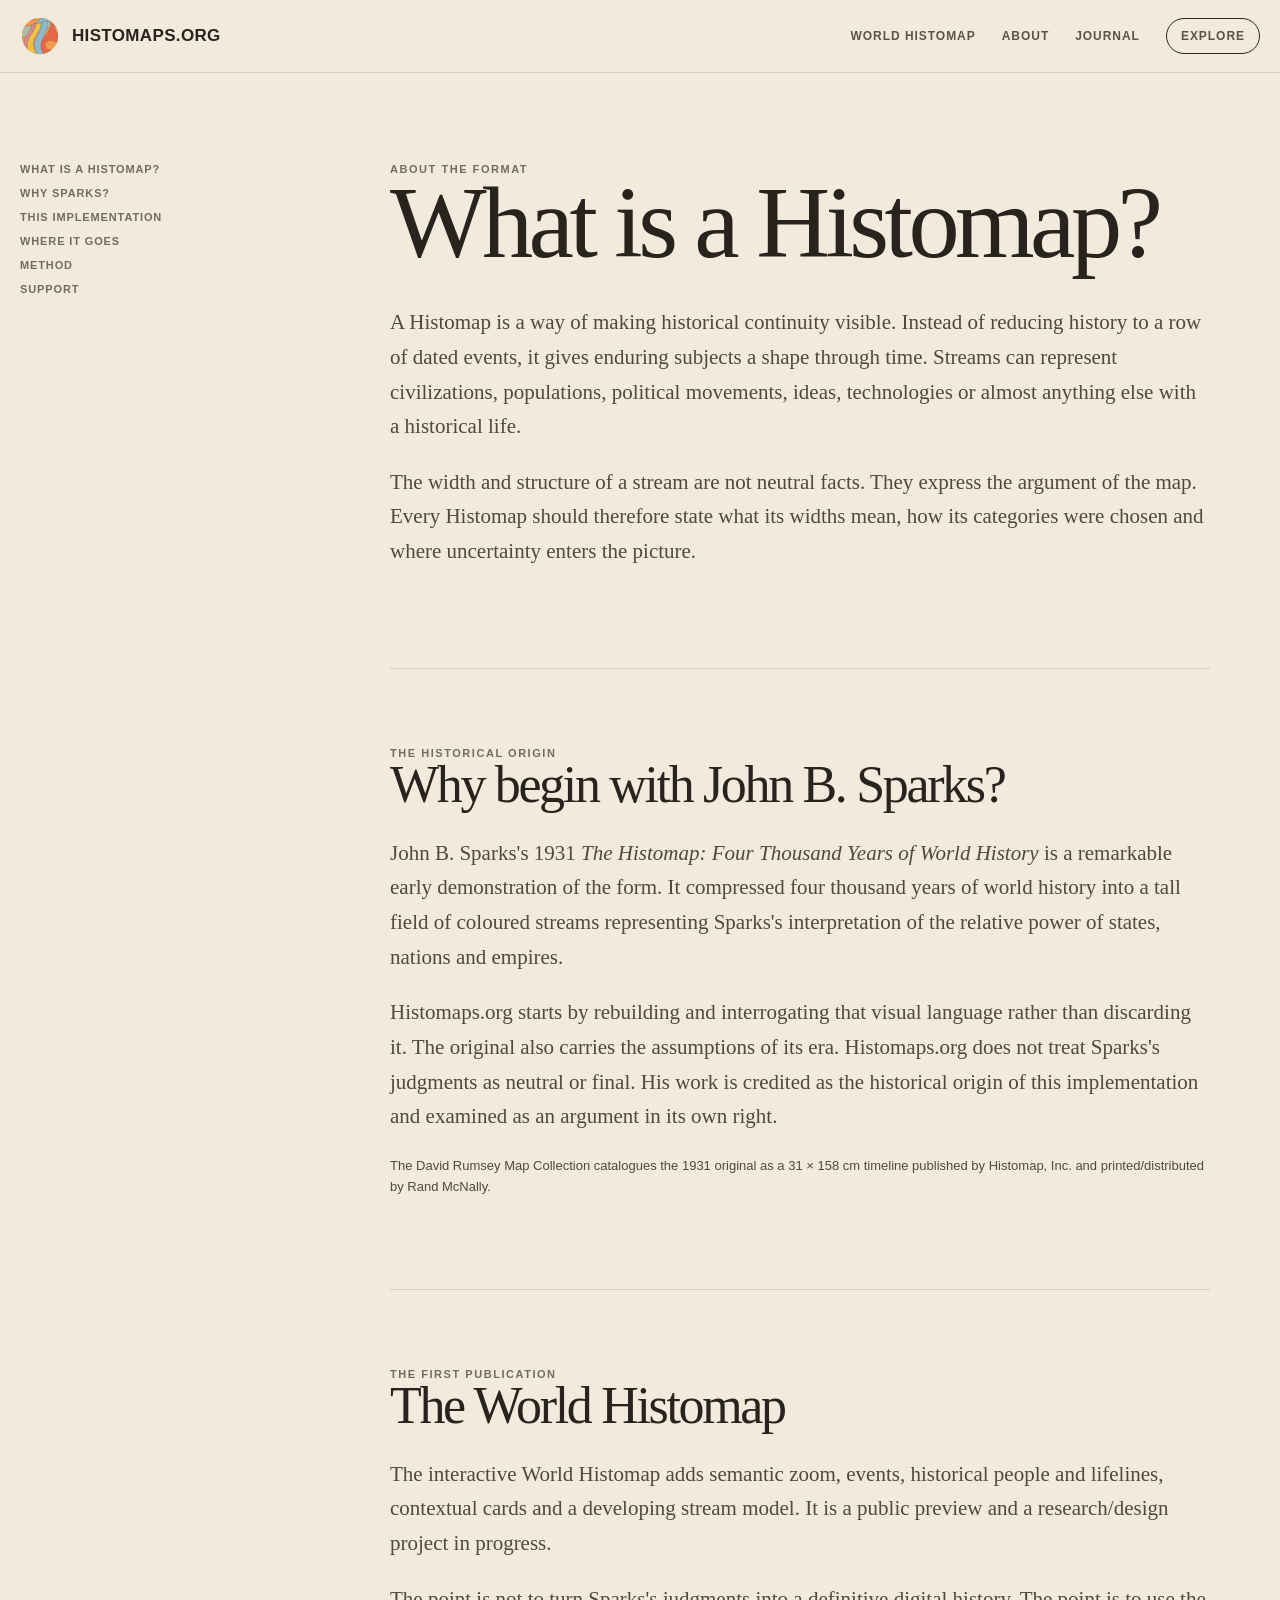
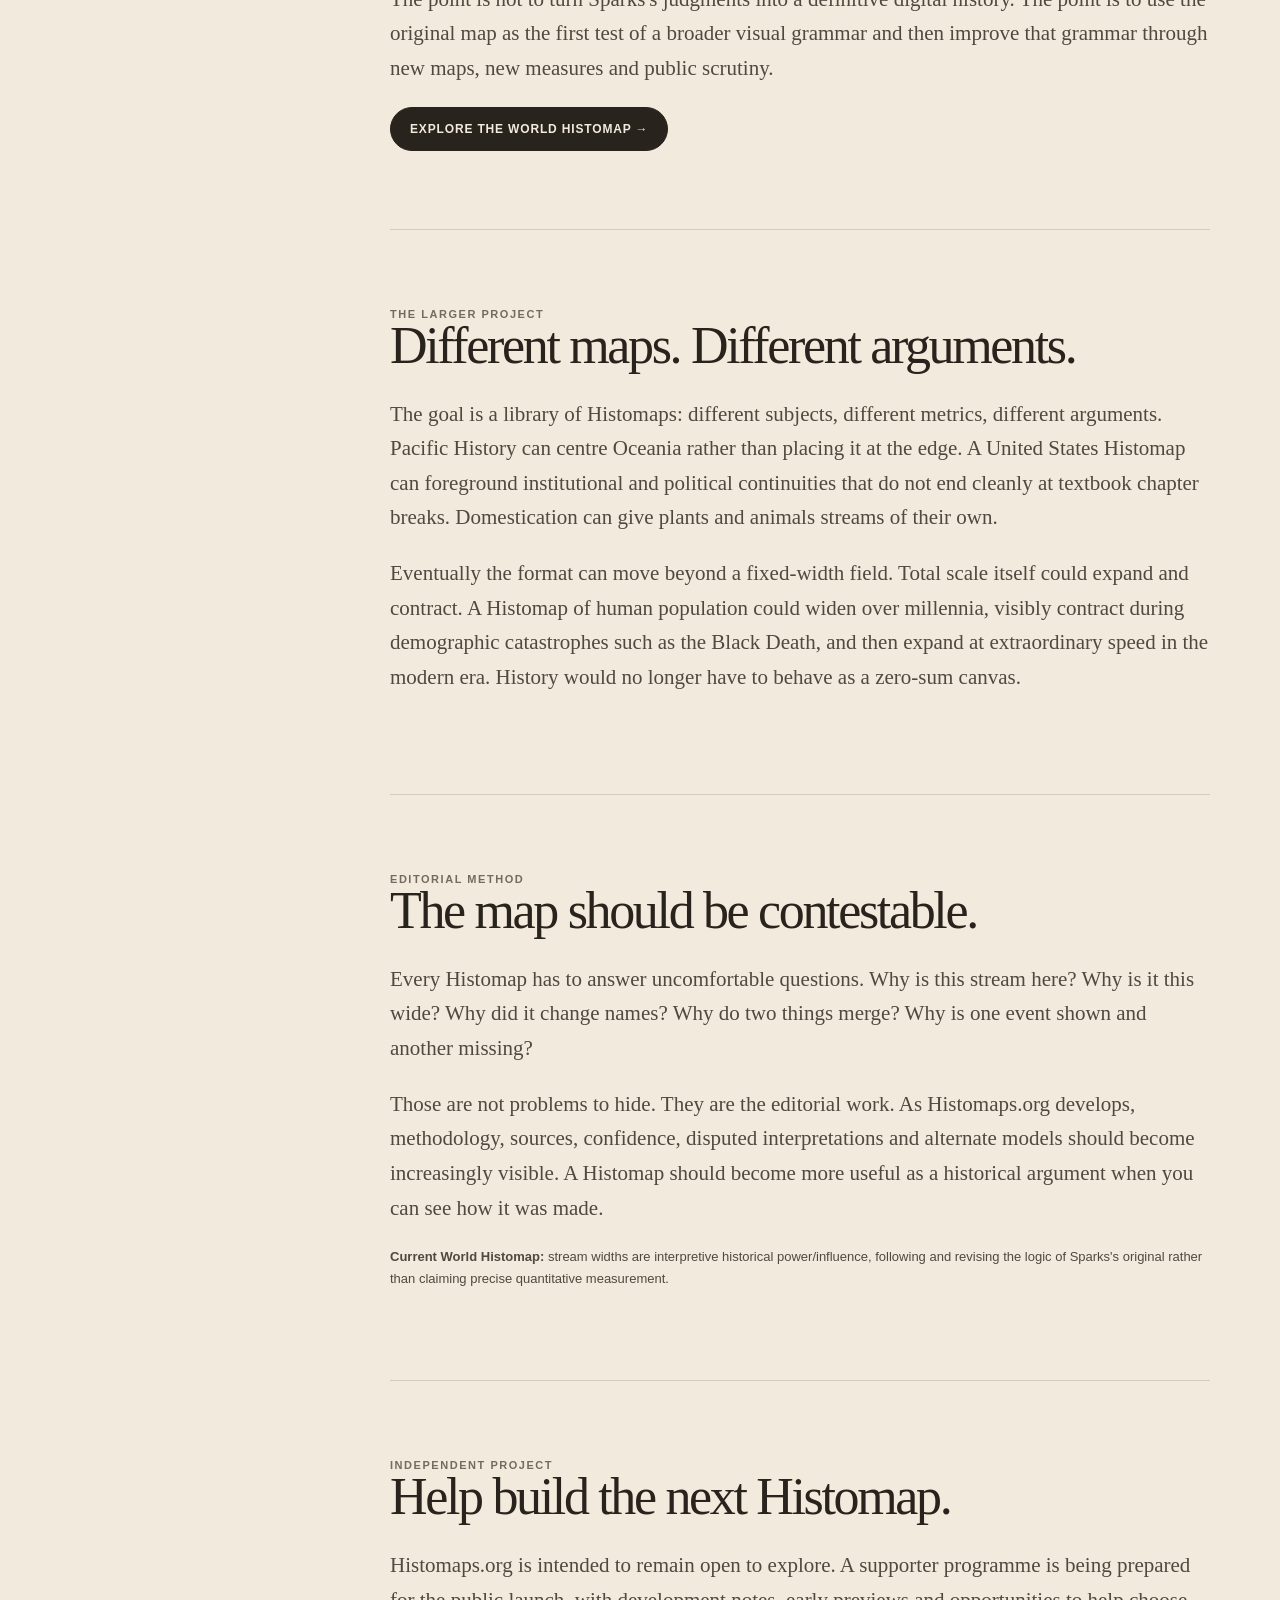
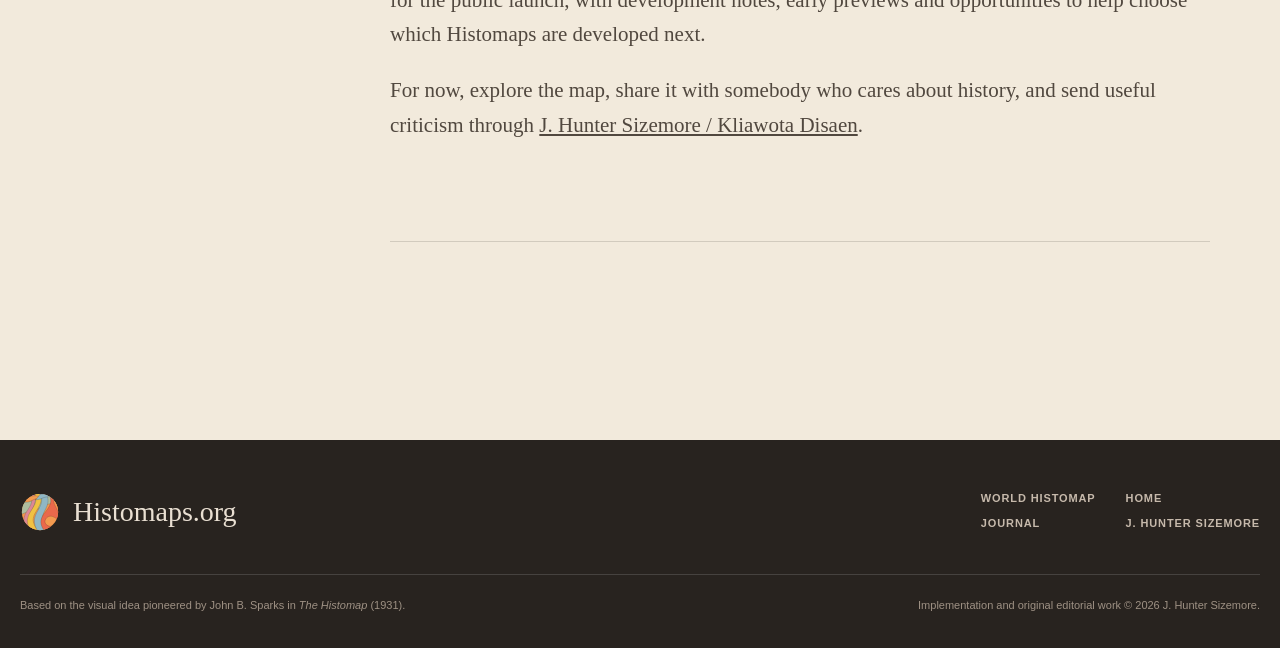
==== commit 3bfeee80: "Refresh About logo and favicon" ====
--- a/about/index.html
+++ b/about/index.html
@@ -1,10 +1,10 @@
 <!doctype html>
 <html lang="en">
 <head>
-  <meta charset="utf-8"><meta name="viewport" content="width=device-width,initial-scale=1"><meta name="theme-color" content="#f2eadc"><meta name="description" content="What a Histomap is, why Histomaps.org begins with John B. Sparks, and how the visual format makes historical arguments."><link rel="canonical" href="https://histomaps.org/about/"><link rel="icon" href="../assets/favicon.svg?v=363" type="image/svg+xml"><link rel="stylesheet" href="../assets/site.css"><link rel="stylesheet" href="../assets/visual-pass.css"><link rel="stylesheet" href="../assets/editorial-pass.css"><title>About & Method — Histomaps.org</title>
+  <meta charset="utf-8"><meta name="viewport" content="width=device-width,initial-scale=1"><meta name="theme-color" content="#f2eadc"><meta name="description" content="What a Histomap is, why Histomaps.org begins with John B. Sparks, and how the visual format makes historical arguments."><link rel="canonical" href="https://histomaps.org/about/"><link rel="icon" href="../assets/favicon.svg?v=364" type="image/svg+xml"><link rel="stylesheet" href="../assets/site.css"><link rel="stylesheet" href="../assets/visual-pass.css"><link rel="stylesheet" href="../assets/editorial-pass.css"><title>About & Method — Histomaps.org</title>
 </head>
 <body>
-<header class="site-header"><div class="shell nav"><a class="brand" href="/"><img src="../assets/histomap-logo.svg?v=363" alt=""><span class="brand-name">HISTOMAPS.ORG</span></a><nav class="nav-links" aria-label="Primary navigation"><a href="/world/">World Histomap</a><a href="/about/">About</a><a href="/journal/">Journal</a><a class="nav-cta" href="/world/">Explore</a></nav></div></header>
+<header class="site-header"><div class="shell nav"><a class="brand" href="/"><img src="../assets/histomap-logo.svg?v=364" alt=""><span class="brand-name">HISTOMAPS.ORG</span></a><nav class="nav-links" aria-label="Primary navigation"><a href="/world/">World Histomap</a><a href="/about/">About</a><a href="/journal/">Journal</a><a class="nav-cta" href="/world/">Explore</a></nav></div></header>
 <main class="shell about-grid"><nav class="about-nav" aria-label="On this page"><a href="#what">What is a Histomap?</a><a href="#sparks">Why Sparks?</a><a href="#implementation">This implementation</a><a href="#future">Where it goes</a><a href="#method">Method</a><a href="#support">Support</a></nav><div class="about-copy">
 <section id="what"><div class="eyebrow">About the format</div><h1>What is a Histomap?</h1><p>A Histomap is a way of making historical continuity visible. Instead of reducing history to a row of dated events, it gives enduring subjects a shape through time. Streams can represent civilizations, populations, political movements, ideas, technologies or almost anything else with a historical life.</p><p>The width and structure of a stream are not neutral facts. They express the argument of the map. Every Histomap should therefore state what its widths mean, how its categories were chosen and where uncertainty enters the picture.</p></section>
 <section id="sparks"><div class="eyebrow">The historical origin</div><h2>Why begin with John B. Sparks?</h2><p>John B. Sparks's 1931 <em>The Histomap: Four Thousand Years of World History</em> is a remarkable early demonstration of the form. It compressed four thousand years of world history into a tall field of coloured streams representing Sparks's interpretation of the relative power of states, nations and empires.</p><p>Histomaps.org starts by rebuilding and interrogating that visual language rather than discarding it. The original also carries the assumptions of its era. Histomaps.org does not treat Sparks's judgments as neutral or final. His work is credited as the historical origin of this implementation and examined as an argument in its own right.</p><p class="small">The David Rumsey Map Collection catalogues the 1931 original as a 31 × 158 cm timeline published by Histomap, Inc. and printed/distributed by Rand McNally.</p></section>
@@ -13,5 +13,5 @@
 <section id="method"><div class="eyebrow">Editorial method</div><h2>The map should be contestable.</h2><p>Every Histomap has to answer uncomfortable questions. Why is this stream here? Why is it this wide? Why did it change names? Why do two things merge? Why is one event shown and another missing?</p><p>Those are not problems to hide. They are the editorial work. As Histomaps.org develops, methodology, sources, confidence, disputed interpretations and alternate models should become increasingly visible. A Histomap should become more useful as a historical argument when you can see how it was made.</p><p class="small"><strong>Current World Histomap:</strong> stream widths are interpretive historical power/influence, following and revising the logic of Sparks's original rather than claiming precise quantitative measurement.</p></section>
 <section id="support"><div class="eyebrow">Independent project</div><h2>Help build the next Histomap.</h2><p>Histomaps.org is intended to remain open to explore. A supporter programme is being prepared for the public launch, with development notes, early previews and opportunities to help choose which Histomaps are developed next.</p><p>For now, explore the map, share it with somebody who cares about history, and send useful criticism through <a href="https://kliawota.design">J. Hunter Sizemore / Kliawota Disaen</a>.</p></section>
 </div></main>
-<footer class="site-footer"><div class="shell"><div class="footer-grid"><div class="footer-brand"><img src="../assets/histomap-logo.svg?v=363" alt=""><span>Histomaps.org</span></div><nav class="footer-links"><a href="/world/">World Histomap</a><a href="/">Home</a><a href="/journal/">Journal</a><a href="https://kliawota.design">J. Hunter Sizemore</a></nav></div><div class="footer-meta"><span>Based on the visual idea pioneered by John B. Sparks in <em>The Histomap</em> (1931).</span><span>Implementation and original editorial work © 2026 J. Hunter Sizemore.</span></div></div></footer>
-</body></html>
+<footer class="site-footer"><div class="shell"><div class="footer-grid"><div class="footer-brand"><img src="../assets/histomap-logo.svg?v=364" alt=""><span>Histomaps.org</span></div><nav class="footer-links"><a href="/world/">World Histomap</a><a href="/">Home</a><a href="/journal/">Journal</a><a href="https://kliawota.design">J. Hunter Sizemore</a></nav></div><div class="footer-meta"><span>Based on the visual idea pioneered by John B. Sparks in <em>The Histomap</em> (1931).</span><span>Implementation and original editorial work © 2026 J. Hunter Sizemore.</span></div></div></footer>
+</body></html>
--- a/assets/editorial-pass.css
+++ b/assets/editorial-pass.css
@@ -1,11 +1,76 @@
-/* v0.36.3 editorial visual pass */
-.hero-static-map{position:relative;min-height:620px;border-radius:34px;overflow:hidden;background:#e9dfcf;border:1px solid rgba(45,38,31,.12);box-shadow:0 28px 70px rgba(66,48,34,.14);display:block;text-decoration:none}.hero-static-map>img{width:100%;height:100%;min-height:620px;object-fit:cover;object-position:50% 45%;filter:saturate(.92) contrast(.98)}.hero-static-map:after{content:"";position:absolute;inset:0;background:linear-gradient(180deg,rgba(255,255,255,.05),transparent 45%,rgba(38,30,23,.10));pointer-events:none}.hero-static-map .map-label{z-index:3}
-.section-head .eyebrow{white-space:nowrap}.feature-card.sparks-card{position:relative;overflow:hidden;background:#28231f}.feature-card.sparks-card:before{content:"";position:absolute;inset:0;background:url('/assets/sparks-original-crop.jpg') center 46%/cover no-repeat;filter:saturate(.78) contrast(1.04);transform:scale(1.03)}.feature-card.sparks-card:after{content:"";position:absolute;inset:0;background:linear-gradient(120deg,rgba(30,24,20,.91) 0%,rgba(30,24,20,.82) 45%,rgba(30,24,20,.55) 100%)}.feature-card.sparks-card>*{position:relative;z-index:2}.feature-card.sparks-card p{color:#eadfd1}.feature-card.sparks-card .eyebrow{color:#c9b9a5}
-.visual-figure img{width:100%;height:100%;min-height:390px;object-fit:cover;filter:saturate(.82) contrast(.97)}.visual-figure.met-cosmos img{object-position:50% 45%}.visual-figure.met-map img{object-position:center}.visual-figure figcaption a{color:inherit}
-.format-head{grid-template-columns:180px minmax(0,1fr) 250px;align-items:start}.format-art{margin:0;width:250px;height:180px;overflow:hidden;border-radius:999px 999px 28px 999px;border:1px solid var(--line);justify-self:end;background:#d5cab9}.format-art img{width:100%;height:100%;object-fit:cover;object-position:center;filter:sepia(.08) saturate(.72) contrast(1.05)}
-.rules .rule{position:relative;padding-top:28px}.rule-icon{width:34px;height:34px;stroke:#5e5045;stroke-width:1.45;fill:none;margin-bottom:48px}.rules .rule h3{margin-top:0}.rule .num{display:none}
-.future-card{position:relative;overflow:hidden;isolation:isolate}.future-card.has-art:before{content:"";position:absolute;inset:0;z-index:-2;background-image:var(--future-image);background-size:cover;background-position:var(--future-position,center);filter:saturate(.72) contrast(.98)}.future-card.has-art:after{content:"";position:absolute;inset:0;z-index:-1;background:linear-gradient(180deg,rgba(242,234,220,.24) 0%,rgba(242,234,220,.62) 45%,rgba(242,234,220,.97) 78%)}.future-card.has-art h3{margin-top:auto;text-shadow:0 1px 0 rgba(255,255,255,.5)}.future-card.has-art .status{background:rgba(242,234,220,.84);width:max-content;padding:6px 8px;border-radius:999px}.future-credit{font-size:9px!important;line-height:1.25!important;margin-top:12px!important;color:#75675b!important}.future-credit a{color:inherit}
-.journal-feature.with-cover{grid-template-columns:.72fr 1.28fr;align-items:stretch}.journal-cover-thumb{display:block;min-height:360px;border-radius:18px;overflow:hidden;border:1px solid var(--line);background:#d9cfbd}.journal-cover-thumb img{width:100%;height:100%;min-height:360px;object-fit:cover;object-position:center;filter:saturate(.7) contrast(1.02)}.journal-cover{margin:38px 0 66px}.journal-cover a{display:block;text-decoration:none}.journal-cover img{width:100%;max-height:620px;object-fit:cover;object-position:center 42%;border-radius:24px;border:1px solid var(--line);filter:saturate(.72) contrast(1.02)}.journal-cover figcaption{font-family:Arial,Helvetica,sans-serif;font-size:11px;line-height:1.5;color:var(--muted);margin-top:10px}.journal-cover figcaption a{color:inherit}
-.article-card{display:grid;grid-template-columns:minmax(250px,.7fr) minmax(0,1.3fr);gap:46px;align-items:center;border-top:1px solid var(--line);padding-top:34px}.article-card-image{border-radius:20px;overflow:hidden;min-height:360px;border:1px solid var(--line)}.article-card-image img{width:100%;height:100%;min-height:360px;object-fit:cover;filter:saturate(.72)}
-@media(max-width:1000px){.format-head{grid-template-columns:1fr}.format-art{justify-self:start;width:min(360px,100%);height:190px}.journal-feature.with-cover,.article-card{grid-template-columns:1fr}.journal-cover-thumb,.journal-cover-thumb img,.article-card-image,.article-card-image img{min-height:300px}}
-@media(max-width:720px){.hero-static-map,.hero-static-map>img{min-height:430px}.format-art{border-radius:120px 120px 24px 120px}.rule-icon{margin-bottom:28px}.visual-figure img{min-height:300px}.journal-cover{margin:28px 0 48px}.journal-cover img{border-radius:18px}}
+/* Editorial adjustments: hero snapshot, original Histomap imagery, geometry figure, stronger card art, corrected globe mark */
+.brand img,
+.footer-brand img { width: 40px; height: 40px; aspect-ratio: 1 / 1; object-fit: contain; }
+.hero-static-map img { object-fit: cover; object-position: center top; }
+.hero-static-map .map-label { background: rgba(242,234,220,.96); }
+.sparks-card {
+  background-image: linear-gradient(180deg, rgba(38, 26, 18, 0.90), rgba(38, 26, 18, 0.82)), url('/assets/sparks-original-crop.jpg');
+  background-size: cover;
+  background-position: center 26%;
+  color: #f6efe6;
+}
+.sparks-card .eyebrow,
+.sparks-card h3,
+.sparks-card p { color: #f6efe6; }
+.original-full-figure img {
+  object-fit: contain;
+  aspect-ratio: 3 / 4;
+  background: #efe4d0;
+  padding: 14px;
+}
+.original-full-figure figcaption { max-width: 34ch; }
+.format-head {
+  display: grid;
+  grid-template-columns: minmax(0, 1fr) minmax(280px, 360px);
+  gap: 28px;
+  align-items: end;
+}
+.format-head .eyebrow,
+.format-head h2 { grid-column: 1; }
+.format-art {
+  grid-column: 2;
+  grid-row: 1 / span 2;
+  align-self: stretch;
+  margin: 0;
+  background: rgba(255,255,255,.58);
+  border: 1px solid rgba(119,82,58,.12);
+  border-radius: 18px;
+  overflow: hidden;
+}
+.format-art img {
+  width: 100%;
+  height: 240px;
+  object-fit: cover;
+  object-position: center;
+}
+.format-art figcaption {
+  padding: 12px 14px 14px;
+  font-size: .9rem;
+  line-height: 1.45;
+  color: #69584c;
+  background: rgba(249,243,235,.78);
+}
+.future-card.has-art { position: relative; overflow: hidden; isolation: isolate; }
+.future-card.has-art::before {
+  content: '';
+  position: absolute; inset: 0;
+  background-image: var(--future-image);
+  background-position: var(--future-position, center);
+  background-size: var(--future-size, cover);
+  background-repeat: no-repeat;
+  filter: saturate(.78) contrast(.96) brightness(1.02);
+}
+.future-card.has-art::after {
+  content: '';
+  position: absolute; inset: 0;
+  background: linear-gradient(180deg, rgba(245,239,230,.88) 0%, rgba(245,239,230,.80) 44%, rgba(245,239,230,.93) 100%);
+}
+.future-card.has-art > * { position: relative; z-index: 1; }
+.future-card .future-credit { font-size: .86rem; }
+@media (max-width: 980px) {
+  .format-head { grid-template-columns: 1fr; }
+  .format-head .eyebrow,
+  .format-head h2,
+  .format-art { grid-column: auto; grid-row: auto; }
+  .format-art img { height: 220px; }
+}
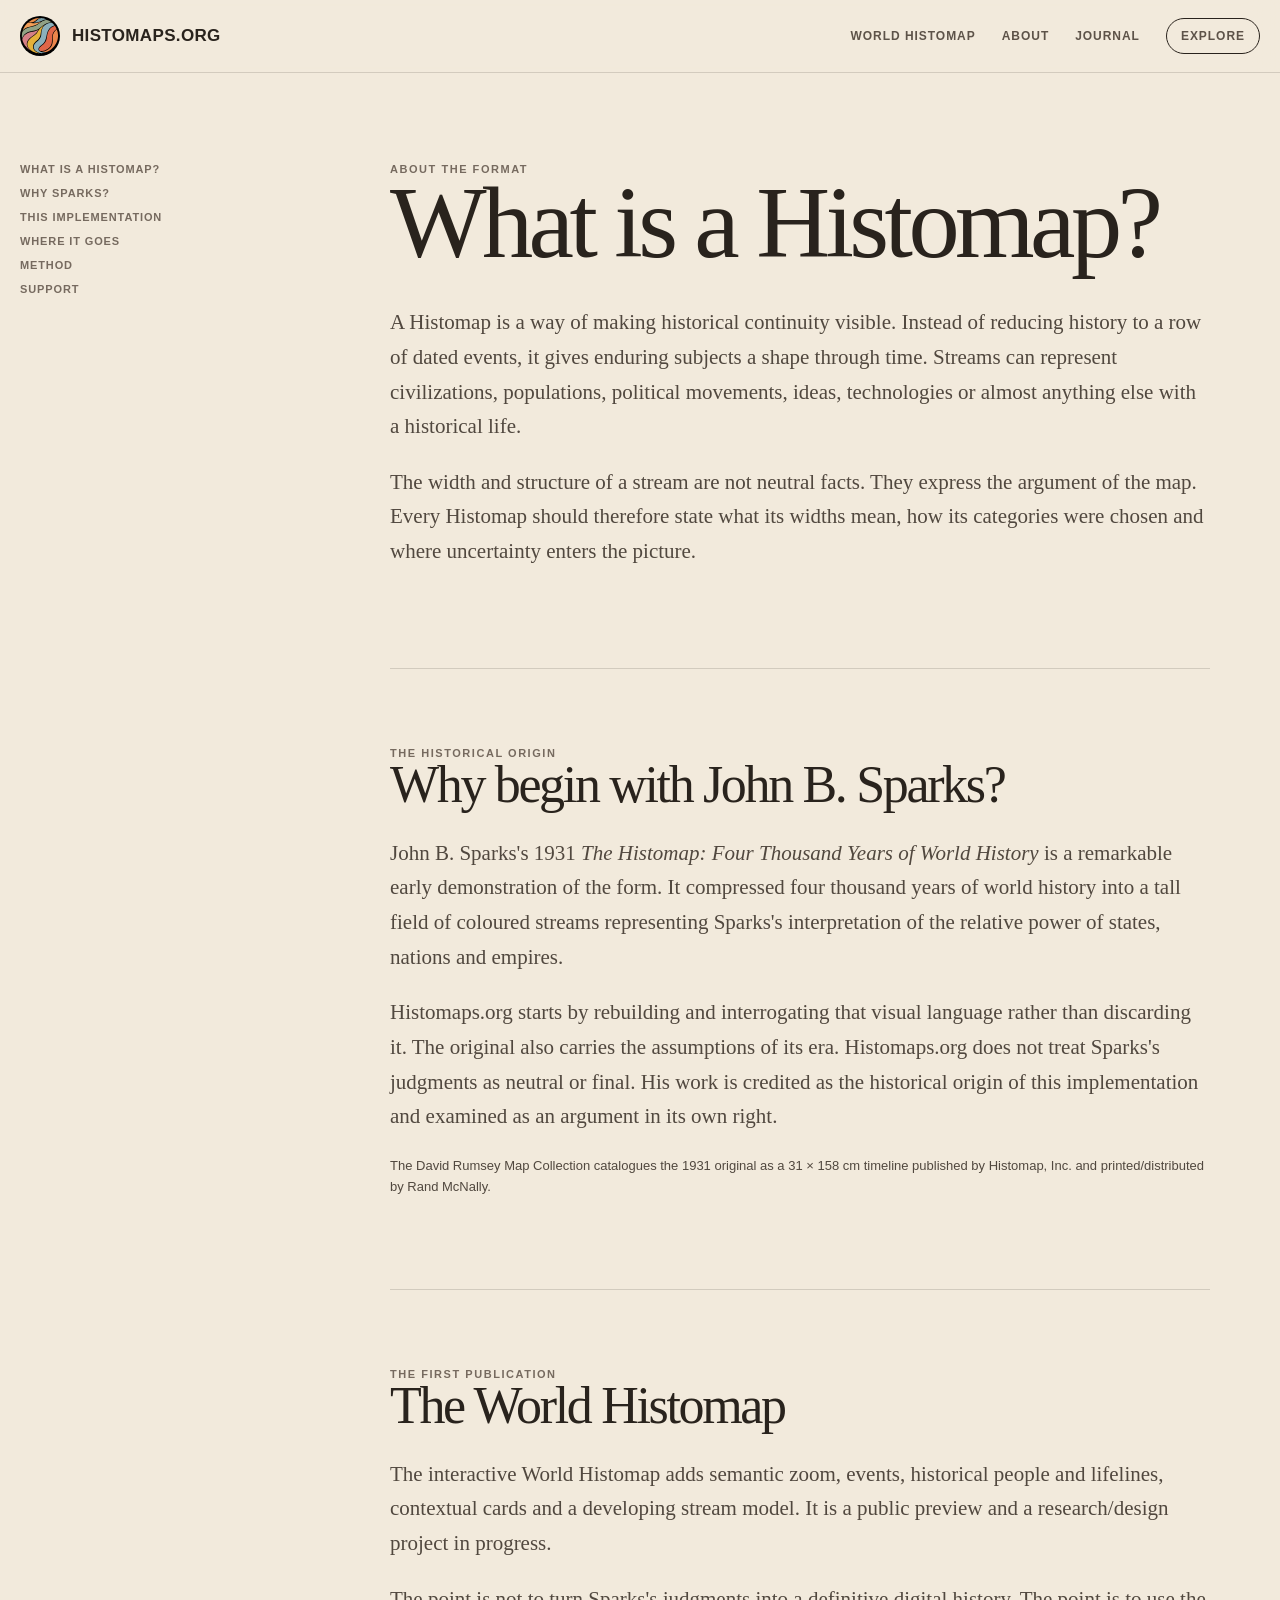
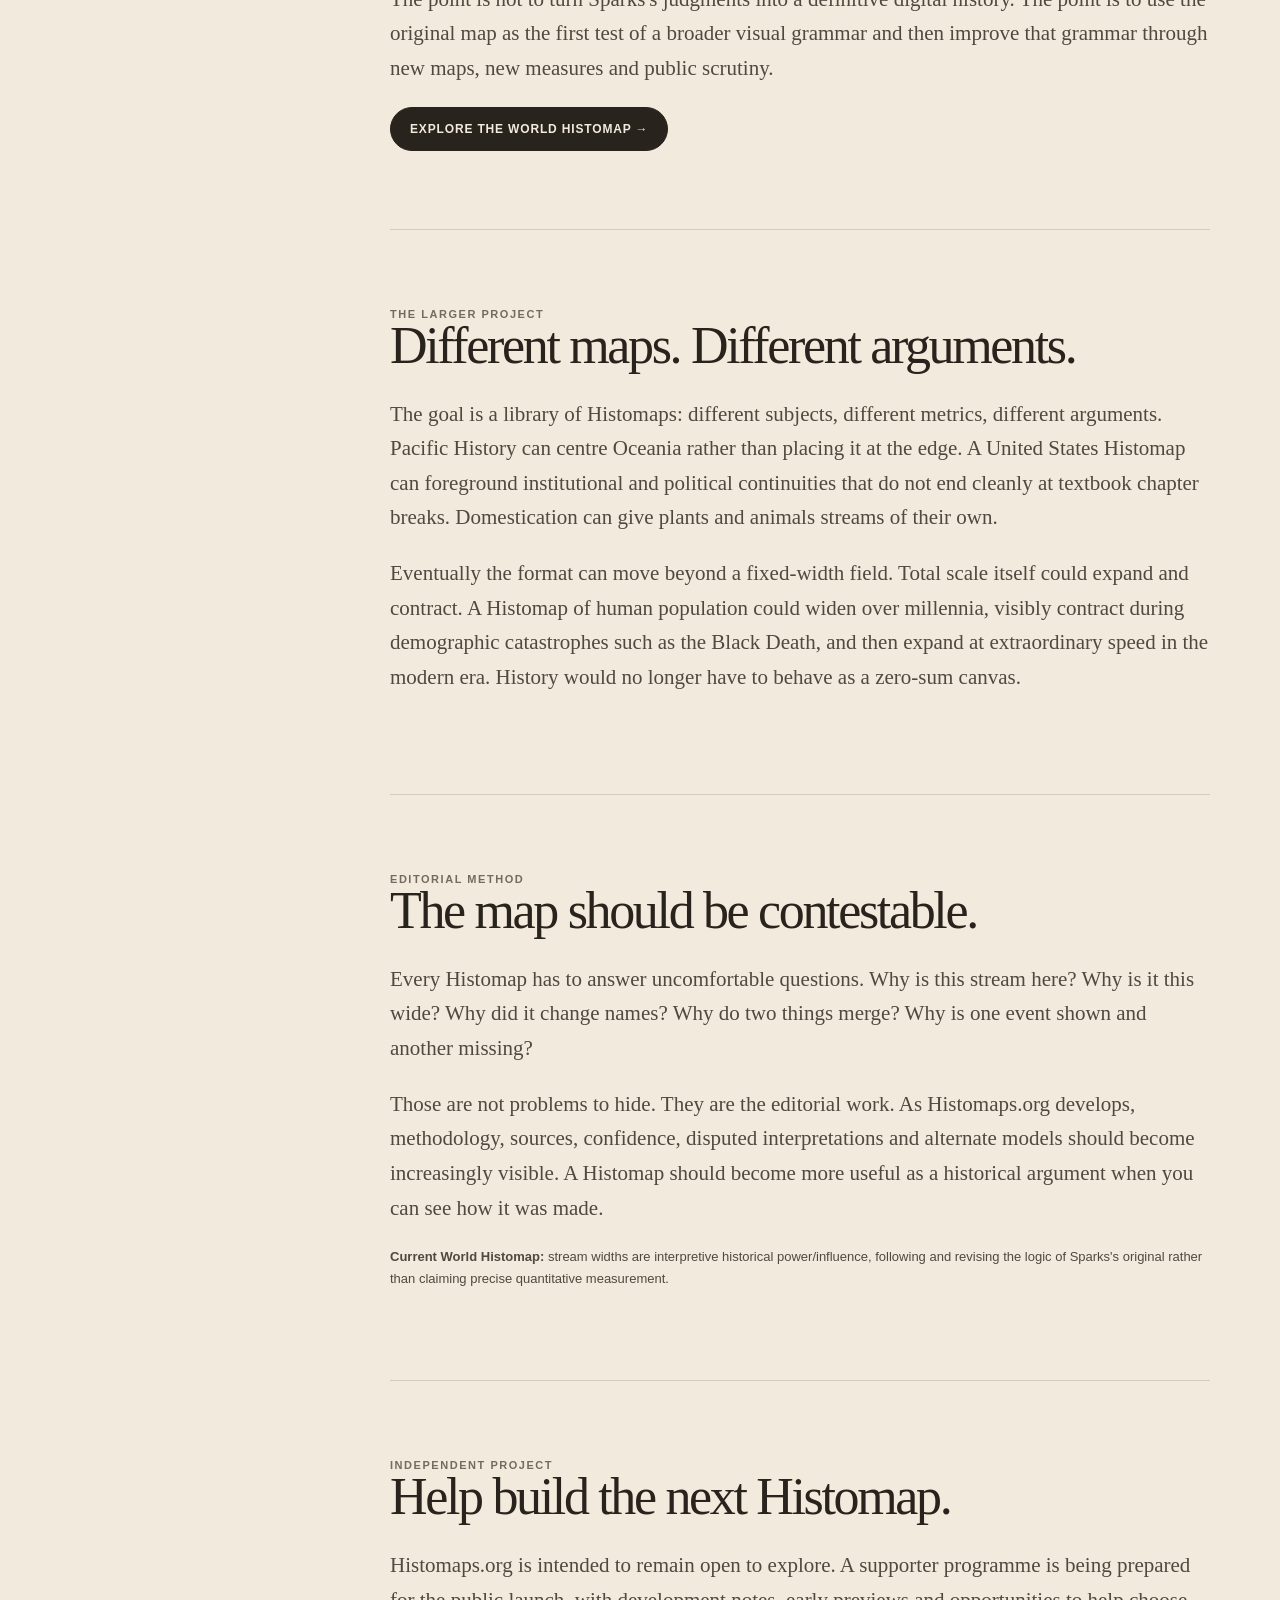
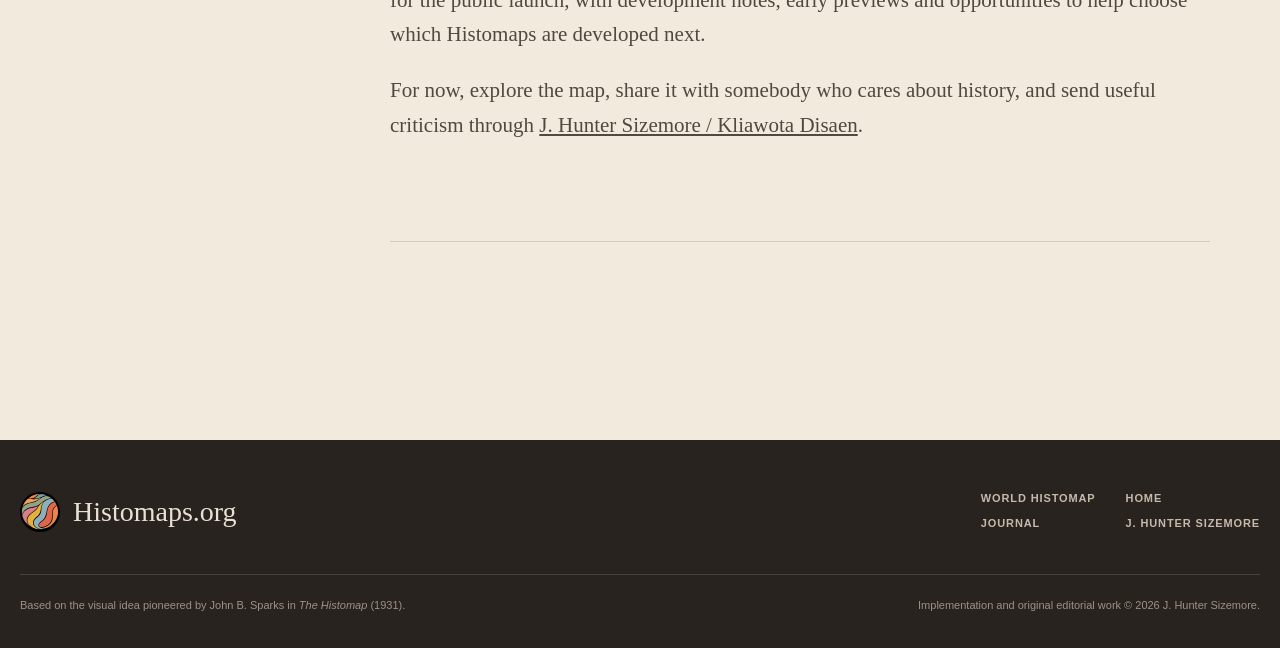
==== commit 9bc86896: "Refresh canonical Histomaps logo on About page" ====
--- a/about/index.html
+++ b/about/index.html
@@ -1,10 +1,10 @@
 <!doctype html>
 <html lang="en">
 <head>
-  <meta charset="utf-8"><meta name="viewport" content="width=device-width,initial-scale=1"><meta name="theme-color" content="#f2eadc"><meta name="description" content="What a Histomap is, why Histomaps.org begins with John B. Sparks, and how the visual format makes historical arguments."><link rel="canonical" href="https://histomaps.org/about/"><link rel="icon" href="../assets/favicon.svg?v=364" type="image/svg+xml"><link rel="stylesheet" href="../assets/site.css"><link rel="stylesheet" href="../assets/visual-pass.css"><link rel="stylesheet" href="../assets/editorial-pass.css"><title>About & Method — Histomaps.org</title>
+  <meta charset="utf-8"><meta name="viewport" content="width=device-width,initial-scale=1"><meta name="theme-color" content="#f2eadc"><meta name="description" content="What a Histomap is, why Histomaps.org begins with John B. Sparks, and how the visual format makes historical arguments."><link rel="canonical" href="https://histomaps.org/about/"><link rel="icon" href="../assets/favicon.svg?v=365" type="image/svg+xml"><link rel="stylesheet" href="../assets/site.css"><link rel="stylesheet" href="../assets/visual-pass.css"><link rel="stylesheet" href="../assets/editorial-pass.css"><title>About & Method — Histomaps.org</title>
 </head>
 <body>
-<header class="site-header"><div class="shell nav"><a class="brand" href="/"><img src="../assets/histomap-logo.svg?v=364" alt=""><span class="brand-name">HISTOMAPS.ORG</span></a><nav class="nav-links" aria-label="Primary navigation"><a href="/world/">World Histomap</a><a href="/about/">About</a><a href="/journal/">Journal</a><a class="nav-cta" href="/world/">Explore</a></nav></div></header>
+<header class="site-header"><div class="shell nav"><a class="brand" href="/"><img src="../assets/histomap-logo.svg?v=365" alt=""><span class="brand-name">HISTOMAPS.ORG</span></a><nav class="nav-links" aria-label="Primary navigation"><a href="/world/">World Histomap</a><a href="/about/">About</a><a href="/journal/">Journal</a><a class="nav-cta" href="/world/">Explore</a></nav></div></header>
 <main class="shell about-grid"><nav class="about-nav" aria-label="On this page"><a href="#what">What is a Histomap?</a><a href="#sparks">Why Sparks?</a><a href="#implementation">This implementation</a><a href="#future">Where it goes</a><a href="#method">Method</a><a href="#support">Support</a></nav><div class="about-copy">
 <section id="what"><div class="eyebrow">About the format</div><h1>What is a Histomap?</h1><p>A Histomap is a way of making historical continuity visible. Instead of reducing history to a row of dated events, it gives enduring subjects a shape through time. Streams can represent civilizations, populations, political movements, ideas, technologies or almost anything else with a historical life.</p><p>The width and structure of a stream are not neutral facts. They express the argument of the map. Every Histomap should therefore state what its widths mean, how its categories were chosen and where uncertainty enters the picture.</p></section>
 <section id="sparks"><div class="eyebrow">The historical origin</div><h2>Why begin with John B. Sparks?</h2><p>John B. Sparks's 1931 <em>The Histomap: Four Thousand Years of World History</em> is a remarkable early demonstration of the form. It compressed four thousand years of world history into a tall field of coloured streams representing Sparks's interpretation of the relative power of states, nations and empires.</p><p>Histomaps.org starts by rebuilding and interrogating that visual language rather than discarding it. The original also carries the assumptions of its era. Histomaps.org does not treat Sparks's judgments as neutral or final. His work is credited as the historical origin of this implementation and examined as an argument in its own right.</p><p class="small">The David Rumsey Map Collection catalogues the 1931 original as a 31 × 158 cm timeline published by Histomap, Inc. and printed/distributed by Rand McNally.</p></section>
@@ -13,5 +13,5 @@
 <section id="method"><div class="eyebrow">Editorial method</div><h2>The map should be contestable.</h2><p>Every Histomap has to answer uncomfortable questions. Why is this stream here? Why is it this wide? Why did it change names? Why do two things merge? Why is one event shown and another missing?</p><p>Those are not problems to hide. They are the editorial work. As Histomaps.org develops, methodology, sources, confidence, disputed interpretations and alternate models should become increasingly visible. A Histomap should become more useful as a historical argument when you can see how it was made.</p><p class="small"><strong>Current World Histomap:</strong> stream widths are interpretive historical power/influence, following and revising the logic of Sparks's original rather than claiming precise quantitative measurement.</p></section>
 <section id="support"><div class="eyebrow">Independent project</div><h2>Help build the next Histomap.</h2><p>Histomaps.org is intended to remain open to explore. A supporter programme is being prepared for the public launch, with development notes, early previews and opportunities to help choose which Histomaps are developed next.</p><p>For now, explore the map, share it with somebody who cares about history, and send useful criticism through <a href="https://kliawota.design">J. Hunter Sizemore / Kliawota Disaen</a>.</p></section>
 </div></main>
-<footer class="site-footer"><div class="shell"><div class="footer-grid"><div class="footer-brand"><img src="../assets/histomap-logo.svg?v=364" alt=""><span>Histomaps.org</span></div><nav class="footer-links"><a href="/world/">World Histomap</a><a href="/">Home</a><a href="/journal/">Journal</a><a href="https://kliawota.design">J. Hunter Sizemore</a></nav></div><div class="footer-meta"><span>Based on the visual idea pioneered by John B. Sparks in <em>The Histomap</em> (1931).</span><span>Implementation and original editorial work © 2026 J. Hunter Sizemore.</span></div></div></footer>
+<footer class="site-footer"><div class="shell"><div class="footer-grid"><div class="footer-brand"><img src="../assets/histomap-logo.svg?v=365" alt=""><span>Histomaps.org</span></div><nav class="footer-links"><a href="/world/">World Histomap</a><a href="/">Home</a><a href="/journal/">Journal</a><a href="https://kliawota.design">J. Hunter Sizemore</a></nav></div><div class="footer-meta"><span>Based on the visual idea pioneered by John B. Sparks in <em>The Histomap</em> (1931).</span><span>Implementation and original editorial work © 2026 J. Hunter Sizemore.</span></div></div></footer>
 </body></html>
--- a/assets/editorial-pass.css
+++ b/assets/editorial-pass.css
@@ -1,76 +1,49 @@
-/* Editorial adjustments: hero snapshot, original Histomap imagery, geometry figure, stronger card art, corrected globe mark */
+/* v0.37.8 verified reconstructed local homepage hero */
 .brand img,
-.footer-brand img { width: 40px; height: 40px; aspect-ratio: 1 / 1; object-fit: contain; }
-.hero-static-map img { object-fit: cover; object-position: center top; }
-.hero-static-map .map-label { background: rgba(242,234,220,.96); }
-.sparks-card {
-  background-image: linear-gradient(180deg, rgba(38, 26, 18, 0.90), rgba(38, 26, 18, 0.82)), url('/assets/sparks-original-crop.jpg');
-  background-size: cover;
-  background-position: center 26%;
-  color: #f6efe6;
-}
-.sparks-card .eyebrow,
-.sparks-card h3,
-.sparks-card p { color: #f6efe6; }
-.original-full-figure img {
-  object-fit: contain;
-  aspect-ratio: 3 / 4;
-  background: #efe4d0;
-  padding: 14px;
-}
-.original-full-figure figcaption { max-width: 34ch; }
-.format-head {
-  display: grid;
-  grid-template-columns: minmax(0, 1fr) minmax(280px, 360px);
-  gap: 28px;
-  align-items: end;
-}
-.format-head .eyebrow,
-.format-head h2 { grid-column: 1; }
-.format-art {
-  grid-column: 2;
-  grid-row: 1 / span 2;
-  align-self: stretch;
-  margin: 0;
-  background: rgba(255,255,255,.58);
-  border: 1px solid rgba(119,82,58,.12);
-  border-radius: 18px;
-  overflow: hidden;
-}
-.format-art img {
-  width: 100%;
-  height: 240px;
-  object-fit: cover;
-  object-position: center;
-}
-.format-art figcaption {
-  padding: 12px 14px 14px;
-  font-size: .9rem;
-  line-height: 1.45;
-  color: #69584c;
-  background: rgba(249,243,235,.78);
-}
-.future-card.has-art { position: relative; overflow: hidden; isolation: isolate; }
-.future-card.has-art::before {
-  content: '';
-  position: absolute; inset: 0;
-  background-image: var(--future-image);
-  background-position: var(--future-position, center);
-  background-size: var(--future-size, cover);
-  background-repeat: no-repeat;
-  filter: saturate(.78) contrast(.96) brightness(1.02);
-}
-.future-card.has-art::after {
-  content: '';
-  position: absolute; inset: 0;
-  background: linear-gradient(180deg, rgba(245,239,230,.88) 0%, rgba(245,239,230,.80) 44%, rgba(245,239,230,.93) 100%);
-}
-.future-card.has-art > * { position: relative; z-index: 1; }
-.future-card .future-credit { font-size: .86rem; }
-@media (max-width: 980px) {
-  .format-head { grid-template-columns: 1fr; }
-  .format-head .eyebrow,
-  .format-head h2,
-  .format-art { grid-column: auto; grid-row: auto; }
-  .format-art img { height: 220px; }
-}
+.footer-brand img{width:40px;height:40px;aspect-ratio:1/1;object-fit:contain}
+
+/* HERO: the actual <img> is visible, with a second known-good local image behind it as a fallback. */
+.hero-static-map{position:relative;display:block;min-height:620px;border-radius:34px;overflow:hidden;background:#e9dfcf url('/assets/histomap-hero-live.webp?v=378') center center/cover no-repeat;background-image:url('/assets/histomap-hero-live.webp?v=378')!important;border:1px solid rgba(45,38,31,.14);box-shadow:0 28px 70px rgba(66,48,34,.15);text-decoration:none;isolation:isolate}
+.hero-static-map>img{display:block!important;position:absolute;inset:0;z-index:0;width:100%;height:100%;max-width:none;object-fit:cover;object-position:center center}
+.hero-static-map:after{content:"";position:absolute;inset:0;z-index:1;pointer-events:none;background:linear-gradient(180deg,rgba(255,255,255,.03),transparent 55%,rgba(26,19,15,.10))}
+.hero-static-map .map-label{z-index:2;background:rgba(242,234,220,.95)}
+
+/* SPARKS: the original chart is visible in the dark card, then shown at detail + full-sheet scale. */
+.sparks-card{background-image:linear-gradient(90deg,rgba(34,27,22,.96) 0%,rgba(34,27,22,.89) 50%,rgba(34,27,22,.68) 100%),url('/assets/sparks-original-crop.jpg');background-size:cover;background-position:center 10%;color:#f6efe6}
+.sparks-card .eyebrow,.sparks-card h3,.sparks-card p{color:#f6efe6}
+.sparks-gallery{display:grid;grid-template-columns:minmax(0,1fr) 270px;min-height:510px;margin-top:54px;border:1px solid var(--line);background:#e7dbc7;overflow:hidden}
+.sparks-detail{position:relative;min-width:0;overflow:hidden;background:#d7c7b1;border-right:1px solid var(--line)}
+.sparks-detail img{width:100%;height:100%;object-fit:cover;object-position:center center}
+.sparks-full{display:flex;align-items:center;justify-content:center;padding:22px;background:#e6dac6}
+.sparks-full img{height:466px;width:auto;max-width:100%;object-fit:contain;filter:drop-shadow(0 10px 15px rgba(48,39,31,.2))}
+.sparks-caption{grid-column:1/-1;padding:12px 16px;border-top:1px solid var(--line);background:rgba(242,234,220,.95);font-size:11px;line-height:1.45;color:#62564c}
+.sparks-copy-row{display:grid;grid-template-columns:180px 1fr;gap:40px;margin-top:32px;align-items:start}
+.sparks-copy-row h3{font-family:Georgia,'Times New Roman',serif;font-size:clamp(34px,4vw,52px);font-weight:400;line-height:.98;letter-spacing:-.04em;margin:0 0 14px}
+.sparks-copy-row p{font-family:Georgia,'Times New Roman',serif;font-size:20px;line-height:1.55;color:#534a42;margin:0;max-width:760px}
+
+/* FORMAT: a full-frame historical map of the sky, not a small floating object. */
+.format-head{display:grid;grid-template-columns:minmax(0,1fr) minmax(350px,430px);column-gap:42px;row-gap:12px;align-items:end;max-width:none}
+.format-head .eyebrow,.format-head h2{grid-column:1}
+.format-art{grid-column:2;grid-row:1/span 2;align-self:stretch;position:relative;min-height:330px;margin:0;overflow:hidden;border:1px solid rgba(48,39,31,.16);background:#d8c7ad}
+.format-art>a{position:absolute;inset:0;display:block}
+.format-art img{width:100%;height:100%;object-fit:cover;object-position:center;transform:scale(1.03);filter:saturate(.76) contrast(1.04)}
+.format-art:after{content:"";position:absolute;inset:0;pointer-events:none;background:linear-gradient(180deg,rgba(242,234,220,.02) 38%,rgba(38,31,25,.15) 100%)}
+.format-art figcaption{position:absolute;z-index:2;left:16px;right:16px;bottom:16px;padding:10px 12px;background:rgba(242,234,220,.93);border:1px solid rgba(48,39,31,.13);color:#62564c;font:10.5px/1.4 Arial,Helvetica,sans-serif;backdrop-filter:blur(8px)}
+.rule-icon{width:28px;height:28px;fill:none;stroke:#67594d;stroke-width:1.6;stroke-linecap:round;stroke-linejoin:round}
+
+/* Later-card art remains full bleed. */
+.future-card.has-art{position:relative;overflow:hidden;isolation:isolate}
+.future-card.has-art:before{content:"";position:absolute;inset:0;background-image:var(--future-image);background-position:var(--future-position,center);background-size:var(--future-size,cover);background-repeat:no-repeat;filter:saturate(.78) contrast(.96) brightness(1.02)}
+.future-card.has-art:after{content:"";position:absolute;inset:0;background:linear-gradient(180deg,rgba(245,239,230,.84) 0%,rgba(245,239,230,.72) 43%,rgba(245,239,230,.92) 100%)}
+.future-card.has-art>*{position:relative;z-index:1}.future-card .future-credit{font-size:.86rem}
+
+/* Shared editorial image row further down the page. */
+.visual-band{display:grid;grid-template-columns:minmax(0,1.22fr) minmax(300px,.78fr);gap:28px;align-items:stretch;margin-top:52px}
+.visual-figure{position:relative;margin:0;overflow:hidden;background:#e7dbc7;border:1px solid rgba(48,39,31,.16);min-height:420px}
+.visual-figure>img,.visual-figure>a>img{width:100%;height:100%;object-fit:cover}
+.visual-figure figcaption{position:absolute;left:18px;right:18px;bottom:18px;padding:12px 14px;background:rgba(242,234,220,.93);border:1px solid rgba(48,39,31,.13);font:11px/1.45 Arial,Helvetica,sans-serif;color:#62564c;backdrop-filter:blur(8px)}
+.visual-copy{display:flex;flex-direction:column;justify-content:center;padding:38px 34px;border:1px solid rgba(48,39,31,.16);background:rgba(235,224,207,.55)}
+.visual-copy h3{margin:14px 0 24px;font-family:Georgia,'Times New Roman',serif;font-size:clamp(34px,4vw,54px);line-height:.98;letter-spacing:-.04em;font-weight:400}.visual-copy p{margin:0;font-family:Georgia,'Times New Roman',serif;font-size:20px;line-height:1.55;color:#534a42}
+
+@media(max-width:1000px){.hero-static-map{min-height:520px}.sparks-gallery{grid-template-columns:1fr 220px}.sparks-copy-row{grid-template-columns:1fr;gap:12px}.format-head{grid-template-columns:1fr}.format-head .eyebrow,.format-head h2,.format-art{grid-column:auto;grid-row:auto}.format-art{min-height:300px}.visual-band{grid-template-columns:1fr}.visual-figure{min-height:440px}}
+@media(max-width:720px){.hero-static-map{min-height:440px;border-radius:22px}.sparks-gallery{grid-template-columns:1fr 150px;min-height:400px}.sparks-full{padding:12px}.sparks-full img{height:350px}.format-art{min-height:260px}.visual-figure{min-height:340px}.visual-copy{padding:28px 24px}}
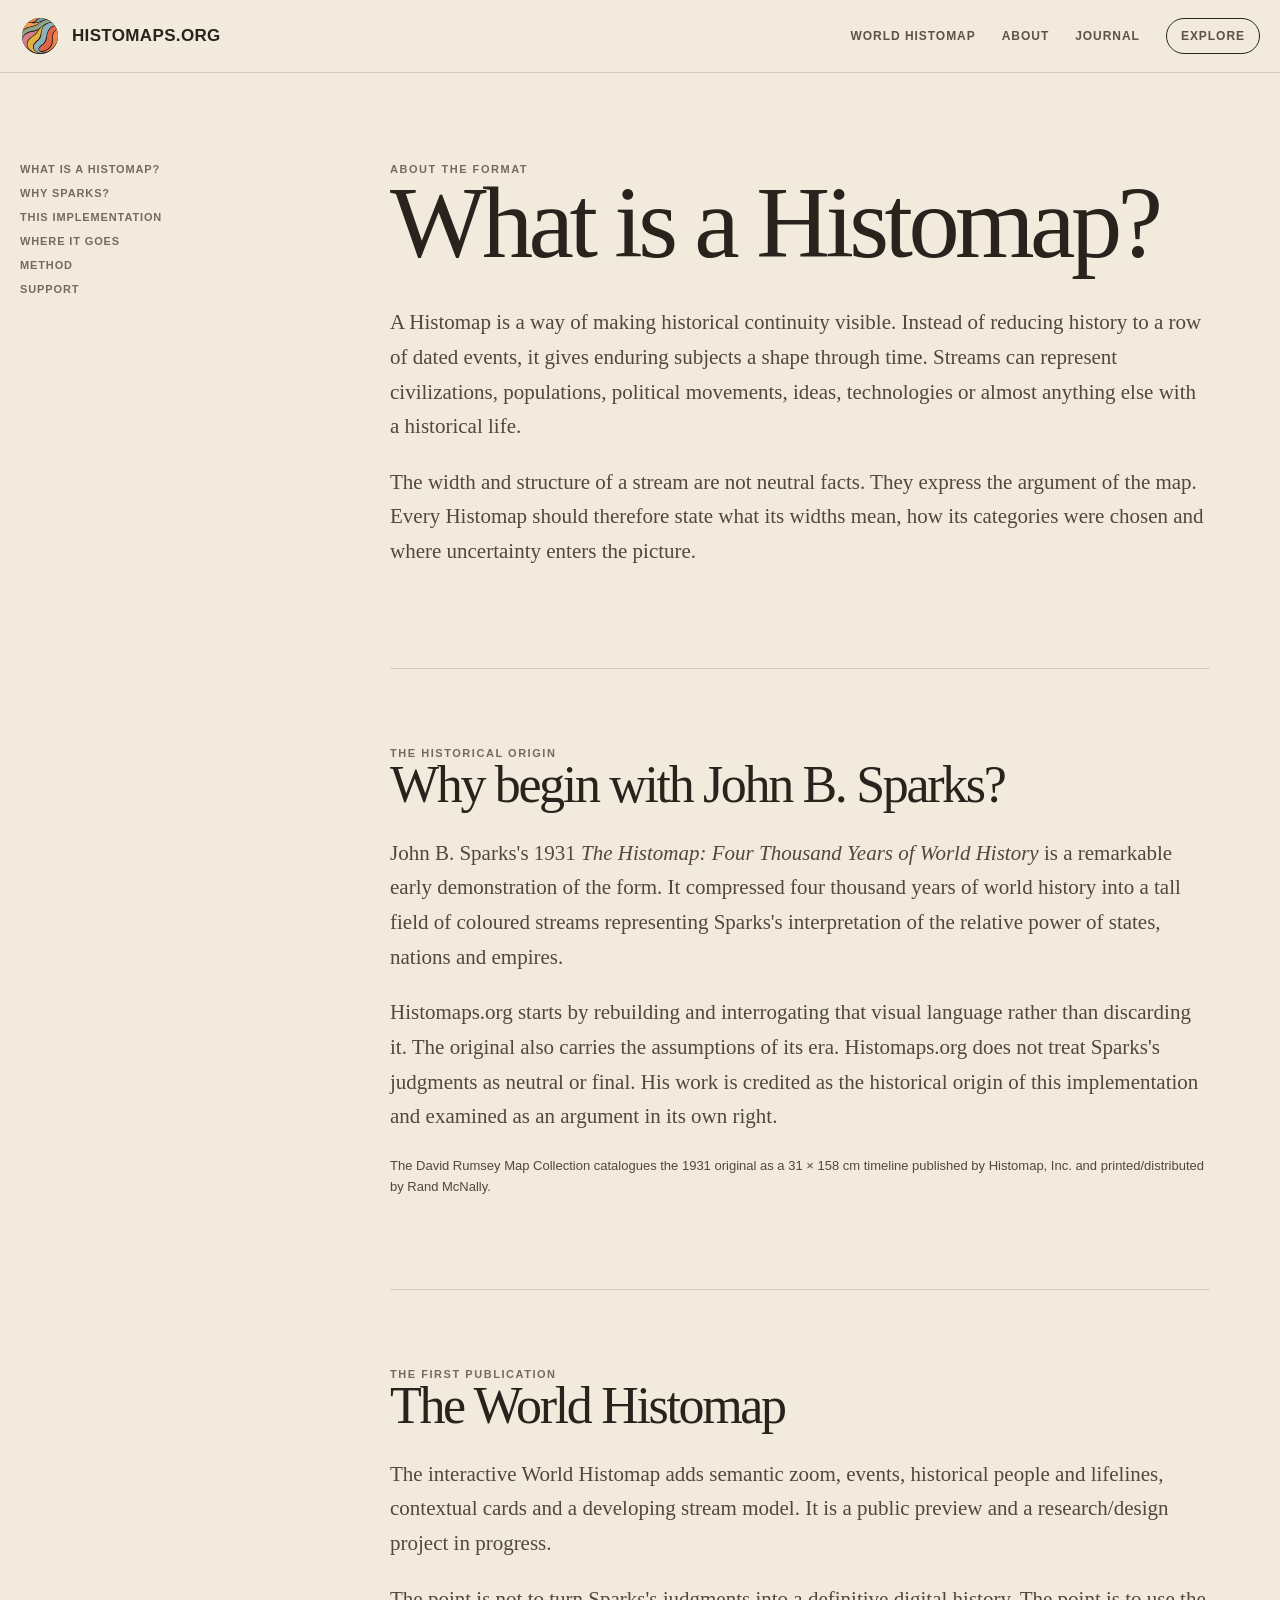
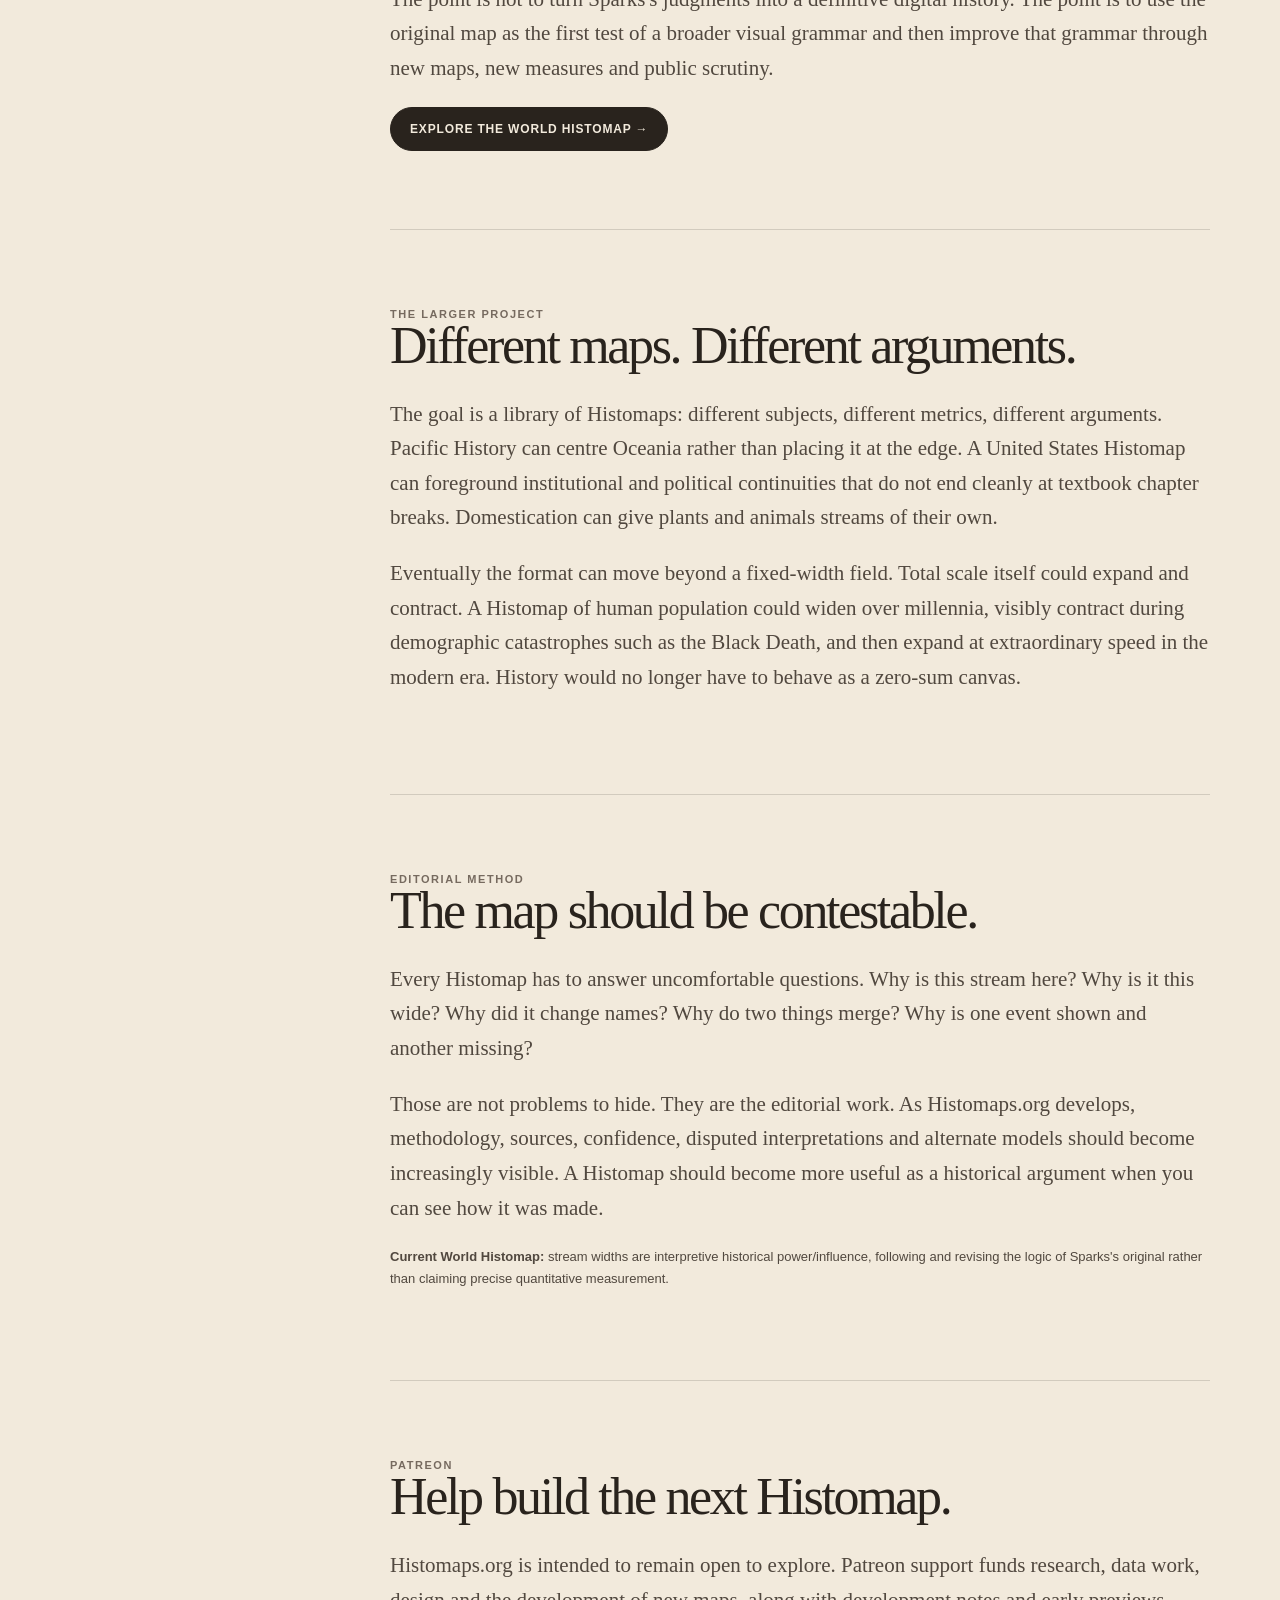
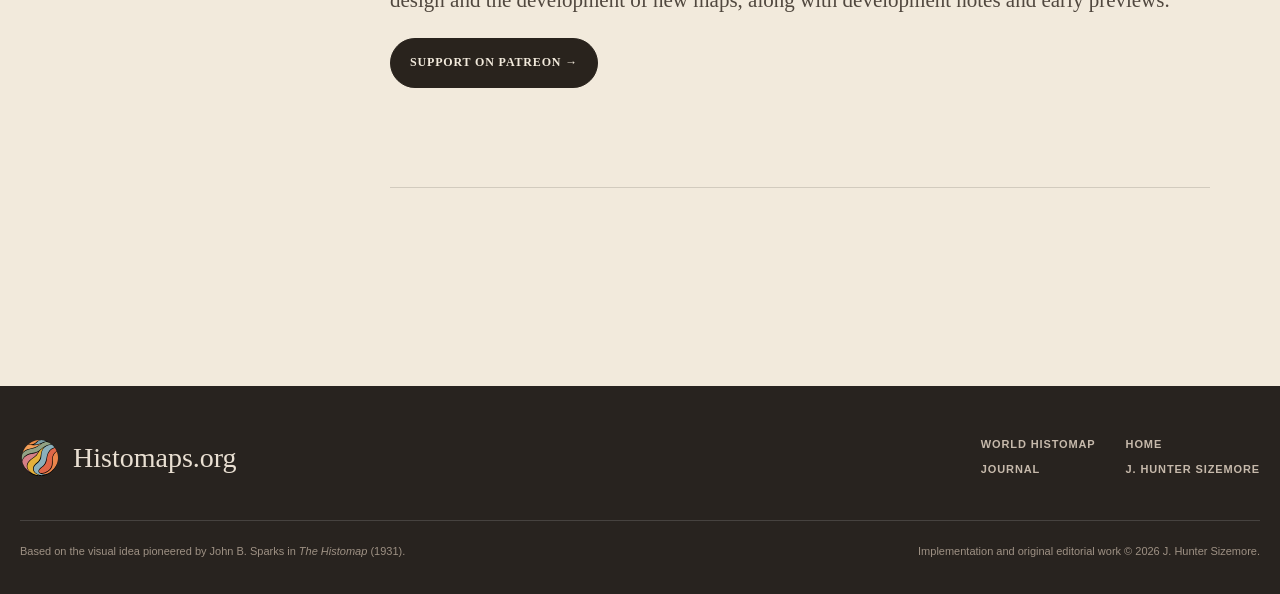
==== commit dcc4b17b: "Link About support section to Patreon" ====
--- a/about/index.html
+++ b/about/index.html
@@ -1,17 +1,17 @@
 <!doctype html>
 <html lang="en">
 <head>
-  <meta charset="utf-8"><meta name="viewport" content="width=device-width,initial-scale=1"><meta name="theme-color" content="#f2eadc"><meta name="description" content="What a Histomap is, why Histomaps.org begins with John B. Sparks, and how the visual format makes historical arguments."><link rel="canonical" href="https://histomaps.org/about/"><link rel="icon" href="../assets/favicon.svg?v=365" type="image/svg+xml"><link rel="stylesheet" href="../assets/site.css"><link rel="stylesheet" href="../assets/visual-pass.css"><link rel="stylesheet" href="../assets/editorial-pass.css"><title>About & Method — Histomaps.org</title>
+  <meta charset="utf-8"><meta name="viewport" content="width=device-width,initial-scale=1"><meta name="theme-color" content="#f2eadc"><meta name="description" content="What a Histomap is, why Histomaps.org begins with John B. Sparks, and how the visual format makes historical arguments."><link rel="canonical" href="https://histomaps.org/about/"><link rel="icon" href="../assets/favicon.svg?v=366" type="image/svg+xml"><link rel="stylesheet" href="../assets/site.css"><link rel="stylesheet" href="../assets/visual-pass.css"><link rel="stylesheet" href="../assets/editorial-pass.css?v=379"><title>About & Method — Histomaps.org</title>
 </head>
 <body>
-<header class="site-header"><div class="shell nav"><a class="brand" href="/"><img src="../assets/histomap-logo.svg?v=365" alt=""><span class="brand-name">HISTOMAPS.ORG</span></a><nav class="nav-links" aria-label="Primary navigation"><a href="/world/">World Histomap</a><a href="/about/">About</a><a href="/journal/">Journal</a><a class="nav-cta" href="/world/">Explore</a></nav></div></header>
+<header class="site-header"><div class="shell nav"><a class="brand" href="/"><img src="../assets/histomap-logo.svg?v=366" alt=""><span class="brand-name">HISTOMAPS.ORG</span></a><nav class="nav-links" aria-label="Primary navigation"><a href="/world/">World Histomap</a><a href="/about/">About</a><a href="/journal/">Journal</a><a class="nav-cta" href="/world/">Explore</a></nav></div></header>
 <main class="shell about-grid"><nav class="about-nav" aria-label="On this page"><a href="#what">What is a Histomap?</a><a href="#sparks">Why Sparks?</a><a href="#implementation">This implementation</a><a href="#future">Where it goes</a><a href="#method">Method</a><a href="#support">Support</a></nav><div class="about-copy">
 <section id="what"><div class="eyebrow">About the format</div><h1>What is a Histomap?</h1><p>A Histomap is a way of making historical continuity visible. Instead of reducing history to a row of dated events, it gives enduring subjects a shape through time. Streams can represent civilizations, populations, political movements, ideas, technologies or almost anything else with a historical life.</p><p>The width and structure of a stream are not neutral facts. They express the argument of the map. Every Histomap should therefore state what its widths mean, how its categories were chosen and where uncertainty enters the picture.</p></section>
 <section id="sparks"><div class="eyebrow">The historical origin</div><h2>Why begin with John B. Sparks?</h2><p>John B. Sparks's 1931 <em>The Histomap: Four Thousand Years of World History</em> is a remarkable early demonstration of the form. It compressed four thousand years of world history into a tall field of coloured streams representing Sparks's interpretation of the relative power of states, nations and empires.</p><p>Histomaps.org starts by rebuilding and interrogating that visual language rather than discarding it. The original also carries the assumptions of its era. Histomaps.org does not treat Sparks's judgments as neutral or final. His work is credited as the historical origin of this implementation and examined as an argument in its own right.</p><p class="small">The David Rumsey Map Collection catalogues the 1931 original as a 31 × 158 cm timeline published by Histomap, Inc. and printed/distributed by Rand McNally.</p></section>
 <section id="implementation"><div class="eyebrow">The first publication</div><h2>The World Histomap</h2><p>The interactive World Histomap adds semantic zoom, events, historical people and lifelines, contextual cards and a developing stream model. It is a public preview and a research/design project in progress.</p><p>The point is not to turn Sparks's judgments into a definitive digital history. The point is to use the original map as the first test of a broader visual grammar and then improve that grammar through new maps, new measures and public scrutiny.</p><a class="button primary" href="/world/">Explore the World Histomap →</a></section>
 <section id="future"><div class="eyebrow">The larger project</div><h2>Different maps. Different arguments.</h2><p>The goal is a library of Histomaps: different subjects, different metrics, different arguments. Pacific History can centre Oceania rather than placing it at the edge. A United States Histomap can foreground institutional and political continuities that do not end cleanly at textbook chapter breaks. Domestication can give plants and animals streams of their own.</p><p>Eventually the format can move beyond a fixed-width field. Total scale itself could expand and contract. A Histomap of human population could widen over millennia, visibly contract during demographic catastrophes such as the Black Death, and then expand at extraordinary speed in the modern era. History would no longer have to behave as a zero-sum canvas.</p></section>
 <section id="method"><div class="eyebrow">Editorial method</div><h2>The map should be contestable.</h2><p>Every Histomap has to answer uncomfortable questions. Why is this stream here? Why is it this wide? Why did it change names? Why do two things merge? Why is one event shown and another missing?</p><p>Those are not problems to hide. They are the editorial work. As Histomaps.org develops, methodology, sources, confidence, disputed interpretations and alternate models should become increasingly visible. A Histomap should become more useful as a historical argument when you can see how it was made.</p><p class="small"><strong>Current World Histomap:</strong> stream widths are interpretive historical power/influence, following and revising the logic of Sparks's original rather than claiming precise quantitative measurement.</p></section>
-<section id="support"><div class="eyebrow">Independent project</div><h2>Help build the next Histomap.</h2><p>Histomaps.org is intended to remain open to explore. A supporter programme is being prepared for the public launch, with development notes, early previews and opportunities to help choose which Histomaps are developed next.</p><p>For now, explore the map, share it with somebody who cares about history, and send useful criticism through <a href="https://kliawota.design">J. Hunter Sizemore / Kliawota Disaen</a>.</p></section>
+<section id="support"><div class="eyebrow">Patreon</div><h2>Help build the next Histomap.</h2><p>Histomaps.org is intended to remain open to explore. Patreon support funds research, data work, design and the development of new maps, along with development notes and early previews.</p><p><a class="button primary" href="https://patreon.com/histomaps" rel="noopener" target="_blank">Support on Patreon →</a></p></section>
 </div></main>
-<footer class="site-footer"><div class="shell"><div class="footer-grid"><div class="footer-brand"><img src="../assets/histomap-logo.svg?v=365" alt=""><span>Histomaps.org</span></div><nav class="footer-links"><a href="/world/">World Histomap</a><a href="/">Home</a><a href="/journal/">Journal</a><a href="https://kliawota.design">J. Hunter Sizemore</a></nav></div><div class="footer-meta"><span>Based on the visual idea pioneered by John B. Sparks in <em>The Histomap</em> (1931).</span><span>Implementation and original editorial work © 2026 J. Hunter Sizemore.</span></div></div></footer>
+<footer class="site-footer"><div class="shell"><div class="footer-grid"><div class="footer-brand"><img src="../assets/histomap-logo.svg?v=366" alt=""><span>Histomaps.org</span></div><nav class="footer-links"><a href="/world/">World Histomap</a><a href="/">Home</a><a href="/journal/">Journal</a><a href="https://kliawota.design">J. Hunter Sizemore</a></nav></div><div class="footer-meta"><span>Based on the visual idea pioneered by John B. Sparks in <em>The Histomap</em> (1931).</span><span>Implementation and original editorial work © 2026 J. Hunter Sizemore.</span></div></div></footer>
 </body></html>
--- a/assets/editorial-pass.css
+++ b/assets/editorial-pass.css
@@ -1,6 +1,6 @@
-/* v0.37.8 verified reconstructed local homepage hero */
+/* v0.37.9 canonical supplied Histomaps logo + verified reconstructed local homepage hero */
 .brand img,
-.footer-brand img{width:40px;height:40px;aspect-ratio:1/1;object-fit:contain}
+.footer-brand img{width:40px;height:40px;aspect-ratio:1/1;object-fit:contain;border-radius:0!important}
 
 /* HERO: the actual <img> is visible, with a second known-good local image behind it as a fallback. */
 .hero-static-map{position:relative;display:block;min-height:620px;border-radius:34px;overflow:hidden;background:#e9dfcf url('/assets/histomap-hero-live.webp?v=378') center center/cover no-repeat;background-image:url('/assets/histomap-hero-live.webp?v=378')!important;border:1px solid rgba(45,38,31,.14);box-shadow:0 28px 70px rgba(66,48,34,.15);text-decoration:none;isolation:isolate}
